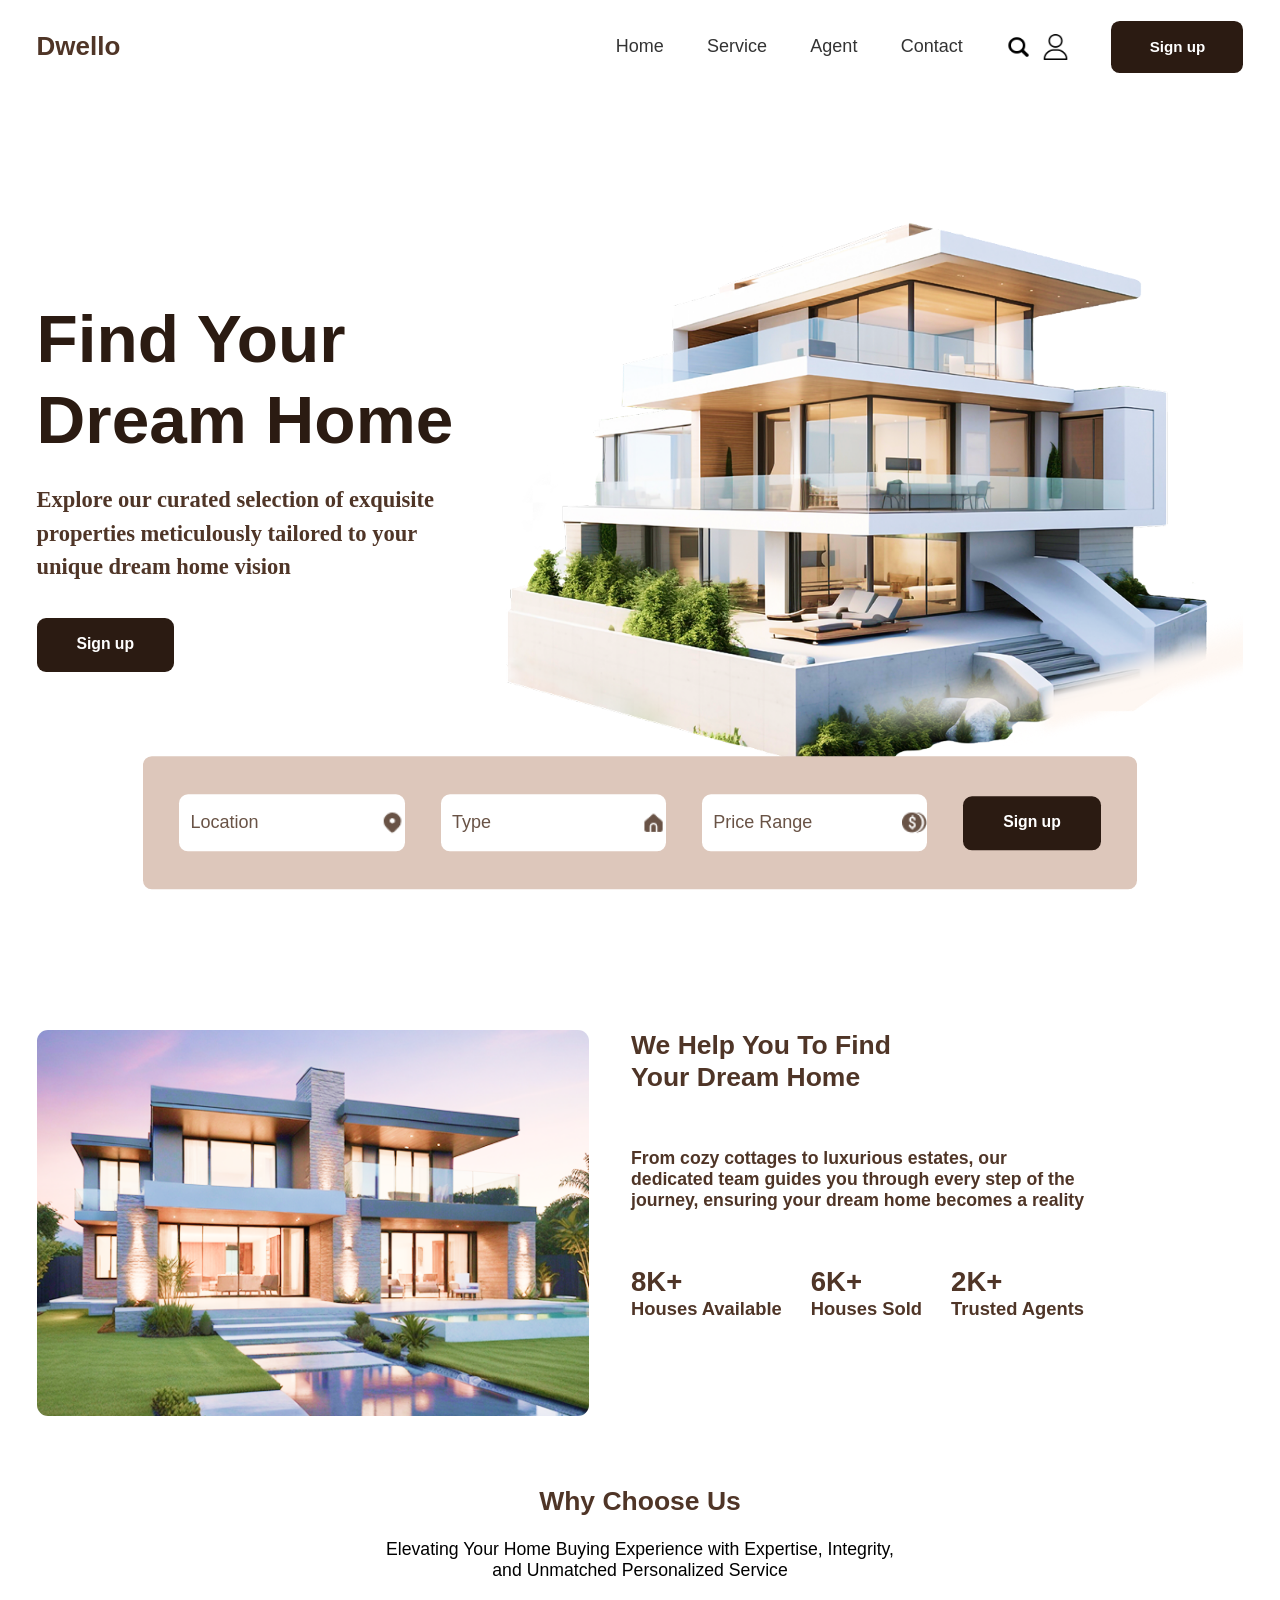
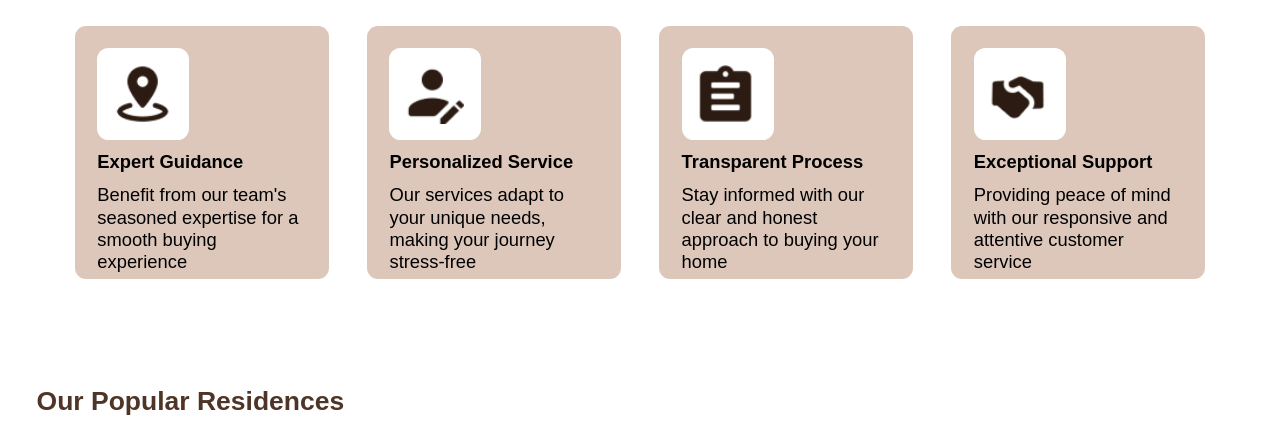
==== DreamHome/Dwello.html @ 5ac0a3b3 "first commit" ====
<!doctype html>
<html lang="en">
  <head>
    <meta charset="UTF-8" />
    <meta name="viewport" content="width=device-width, initial-scale=1.0" />
    <link rel="stylesheet" href="Dwello.css" />
    <link
      href="https://fonts.googleapis.com/css2?family=Inter:wght@400;500;600;700&display=swap"
      rel="stylesheet"
    />
    <title>Document</title>
  </head>
  <body>
    <header class="header">
      <h1 class="logo">Dwello</h1>
      <nav class="navigation">
        <div><a href="">Home</a></div>
        <div><a href="">Service</a></div>
        <div><a href="">Agent</a></div>
        <div><a href="">Contact</a></div>
      </nav>
      <div class="searchAndProfile">
        <img
          src="Resurs/free-icon-magnifier-2311526.png"
          alt="Поиск"
          class="search"
        />
        <img
          src="Resurs/free-icon-user-456283.png"
          alt="Профиль"
          class="profile"
        />
      </div>

      <button class="signUp">Sign up</button>
    </header>

    <main>
      <div class="aboutSite">
        <div class="content">
          <h1>
            Find Your <br />
            Dream Home
          </h1>
          <p class="description">
            Explore our curated selection of exquisite<br />
            properties meticulously tailored to your<br />
            unique dream home vision
          </p>
          <button class="signUp">Sign up</button>
        </div>
        <img src="Resurs/hero image 1.png" alt="Дом" class="HouseMenu" />
      </div>

      <div class="searchLine">
        <div class="backgroundSearchLine">
          <div class="location">
            Location <img src="Resurs/location.png" class="locationIcon" />
          </div>
          <div class="type">
            Type <img src="Resurs/home.png" class="homeIcon" />
          </div>
          <div class="priceRange">
            Price Range <img src="Resurs/price.png" class="priceIcon" />
          </div>
          <button class="signUp">Sign up</button>
        </div>
      </div>
    </main>

    <section class="aboutUs">
      <div class="aboutUsPhoto">
        <img
          src="Resurs/luxury_and_rich_home_exterior_side_view.png"
          class="aboutHousePicture"
        />
      </div>
      <div class="aboutUsText">
        <h1>
          We Help You To Find<br />
          Your Dream Home
        </h1>
        <p class="textAboutUs">
          From cozy cottages to luxurious estates, our <br />dedicated team
          guides you through every step of the<br />
          journey, ensuring your dream home becomes a reality
        </p>
        <div class="aboutUsResult">
          <div class="AvailableResult">
            <h1>8K+</h1>
            <p>Houses Available</p>
          </div>
          <div class="AvailableResult">
            <h1>6K+</h1>
            <p>Houses Sold</p>
          </div>
          <div class="AvailableResult">
            <h1>2K+</h1>
            <p>Trusted Agents</p>
          </div>
        </div>
      </div>
    </section>

    <article class="whyChooseUsSection">
      <div class="whuChooseUsTextSection">
        <h1>Why Choose Us</h1>
        <p>
          Elevating Your Home Buying Experience with Expertise, Integrity,<br />
          and Unmatched Personalized Service
        </p>
      </div>
      <div class="card">
        <div class="whyChooseUsCard">
          <div class="expertGuidance">
            <div class="emptySpace">
              <img src="Resurs/map pin.png" class="mapIcon" />
            </div>
            <h4>Expert Guidance</h4>
            <p>
              Benefit from our team's seasoned expertise for a smooth buying
              experience
            </p>
          </div>
        </div>

        <div class="whyChooseUsCard">
          <div class="expertGuidance">
            <div class="emptySpace">
              <img src="Resurs/service.png" class="serviceIcon" />
            </div>
            <h4>Personalized Service</h4>
            <p>
              Our services adapt to your unique needs, making your journey
              stress-free
            </p>
          </div>
        </div>

        <div class="whyChooseUsCard">
          <div class="expertGuidance">
            <div class="emptySpace">
              <img src="Resurs/document.png" class="documentIcon" />
            </div>
            <h4>Transparent Process</h4>
            <p>
              Stay informed with our clear and honest approach to buying your
              home
            </p>
          </div>
        </div>

        <div class="whyChooseUsCard">
          <div class="expertGuidance">
            <div class="emptySpace">
              <img src="Resurs/handshake.png" class="handShakeIcon" />
            </div>
            <h4>Exceptional Support</h4>
            <p>
              Providing peace of mind with our responsive and attentive customer
              service
            </p>
          </div>
        </div>
      </div>
    </article>

    <article>
      <div class="ourProducts">
        <h1>Our Popular Residences</h1>
        <div class="productList">
          <div class="product card"></div>
        </div>
      </div>
    </article>
  </body>
</html>
---- DreamHome/Dwello.css ----
* {
  margin: 0;
  padding: 0;
  box-sizing: border-box;
  line-height: 1.2; 
  font-family:
    "Montserrat",
    -apple-system,
    BlinkMacSystemFont,
    "Segoe UI",
    sans-serif;
      zoom: 1.02; /* МЕГАЗАЛЕПА*/
}
body {
  max-width: 1200px;
  margin: 0 auto;
  padding: 20px;
  min-height: 100vh;
}

header {
  display: flex;
  align-items: center;
  gap: 40px;
  width: 100%;
}
.logo {
  margin-right: auto;
  font-size: 24px;
  font-weight: 700;
}
.navigation {
  display: flex;
  gap: 40px;
}
.navigation a {
  text-decoration: none;
  color: #333;
  font-size: 16px;
  font-weight: 500;
}
.search,
.profile {
  width: 24px;
  height: 24px;
  cursor: pointer;
}

.signUp {
  width: 122px;
  height: 48px;
  background-color: #2b1b12;
  color: white;
  border: none;
  border-radius: 8px;
  cursor: pointer;
  font-size: 14px;
  font-weight: 600;
}
.searchAndProfile {
  display: flex;
  gap: 10px;
  align-items: center;
}

.aboutSite {
  display: flex;
  align-items: center;
}

.content {
  flex: 1;
}

.aboutSite h1 {
  color: #2B1B12;
  font-size: 60px;
  margin-bottom: 20px;
  font-weight: 700;
  line-height: 1.2;
}

.aboutSite p {
  font-family: Montserrat;
  font-size: 20px;
  font-weight: 700;
  color: #4F3527;
  line-height: 1.5;
  margin-bottom: 30px;
}

.HouseMenu {
  flex: 1;
  width: 100%;
  max-width: 700px;
  border-radius: 20px;
}
.searchLine {
  display: flex;
  justify-content: center;
   transform: translateY(-130px);
}
.backgroundSearchLine {
  display: flex;
  align-items: center;
  justify-content: space-evenly;
  height: 120px;
  width: 900px;
  background-color: #ddc7bb;
  border-radius: 8px;
}

.location,
.type,
.priceRange {
  display: flex;
  align-items: center;
  justify-content: space-between;
  padding-left: 10px;
  background-color: #fff;
  width: 200px;
  height: 50px;
  border-radius: 8px;
  color: #695346;
}
.aboutUs{
  display: flex;
  gap: 40px;
}
.aboutHousePicture{
  width: 500px;
  max-width: 500px;
  border-radius: 10px;
}
.aboutUsText{
  display: flex;
  flex-direction: column;
  gap: 50px;
}

.aboutUsText p,h1{
  font-weight: 700;
  color: #4F3527;
}
 
.aboutUsResult{
  display: flex;
  justify-content: space-between;
}

.whyChooseUsSection{
  margin-bottom: 100px;
}

.whuChooseUsTextSection{
  display: flex;
  flex-direction: column;
  align-items: center;
  text-align: center;
  margin-top: 60px;
  gap: 20px;
}

.card{
  display: flex;
  justify-content: space-evenly;
}

.whyChooseUsCard{
  width: 230px;
  height: 230px;
  border-radius: 10px;
  background-color:#DDC7BB ;
  margin-top: 40px;
}

.emptySpace{
  display: flex;
  align-items: center;
  padding-left: 12px;
  background-color: white;
  width: 80px;
  height: 80px;
  border-radius: 10px;
}

.expertGuidance{
  display: flex;
  flex-direction: column;
  text-align: left;
  padding: 20px;
  gap: 10px;
}
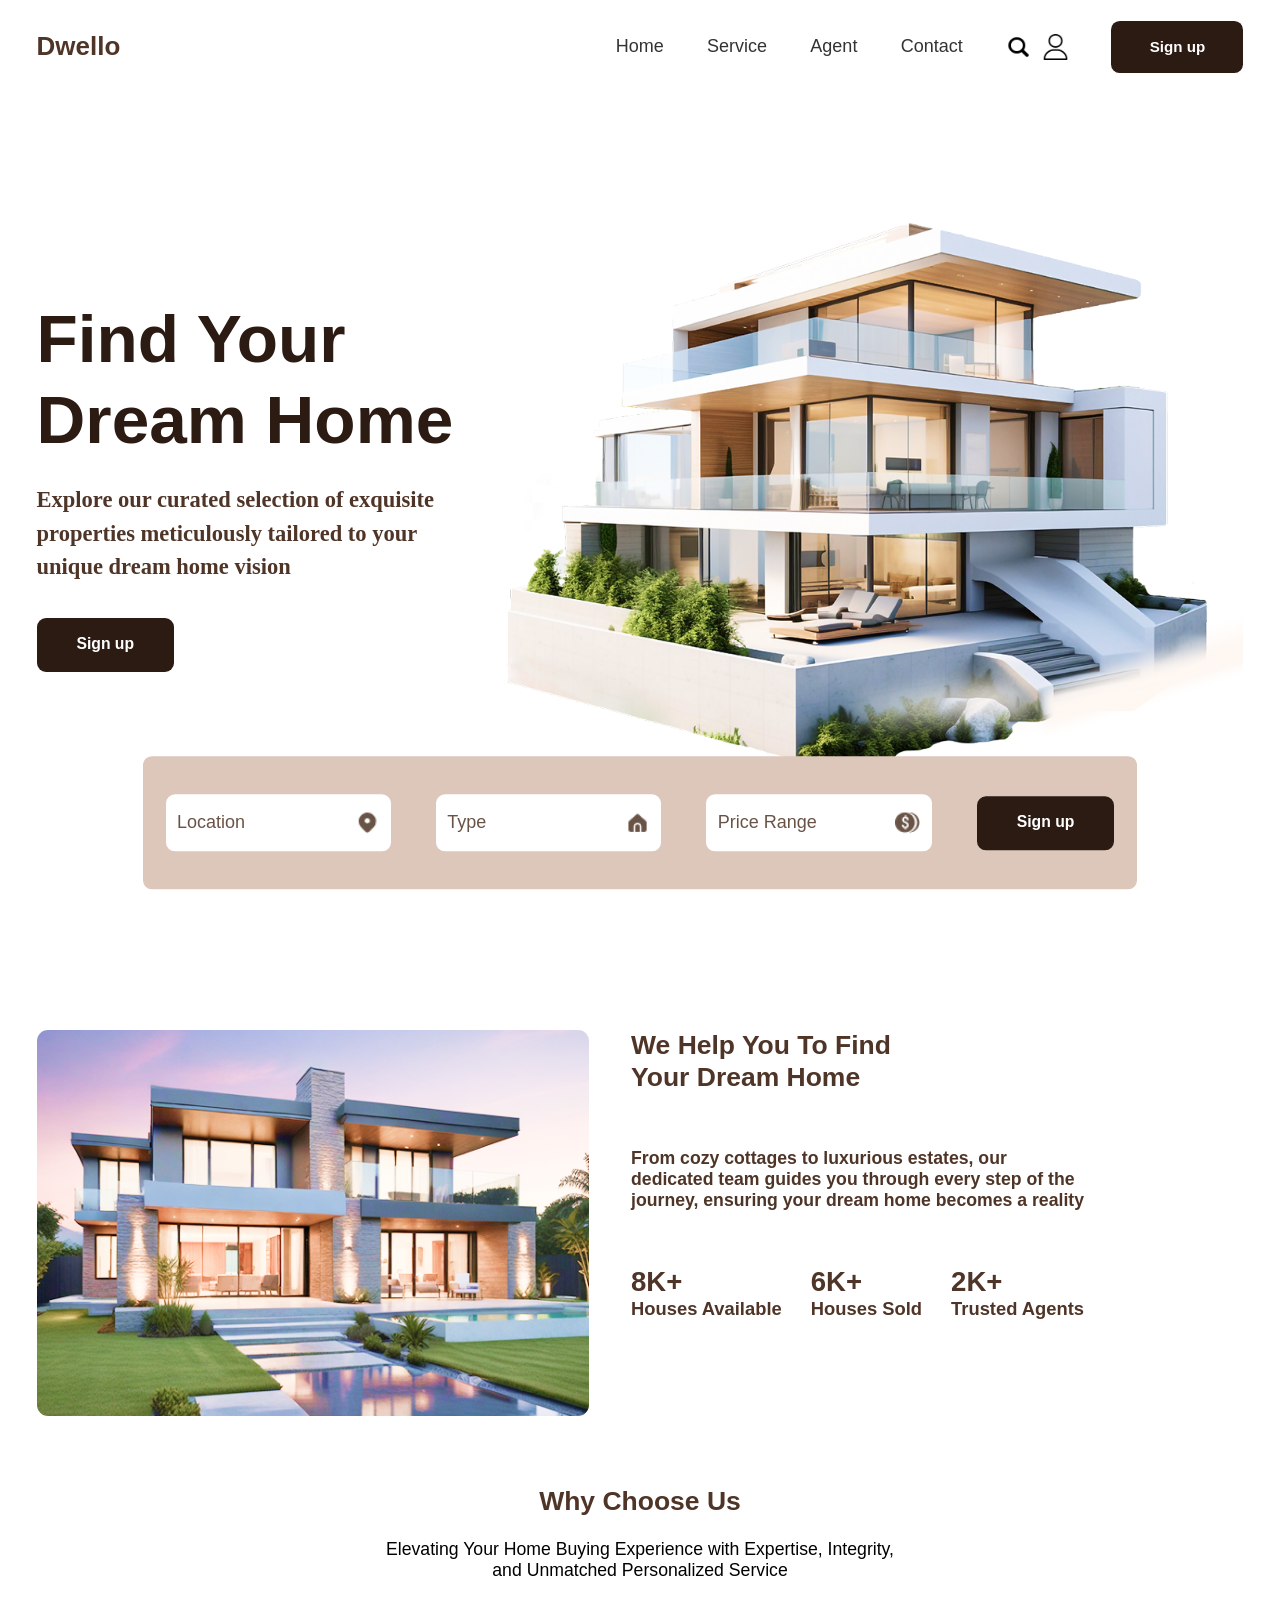
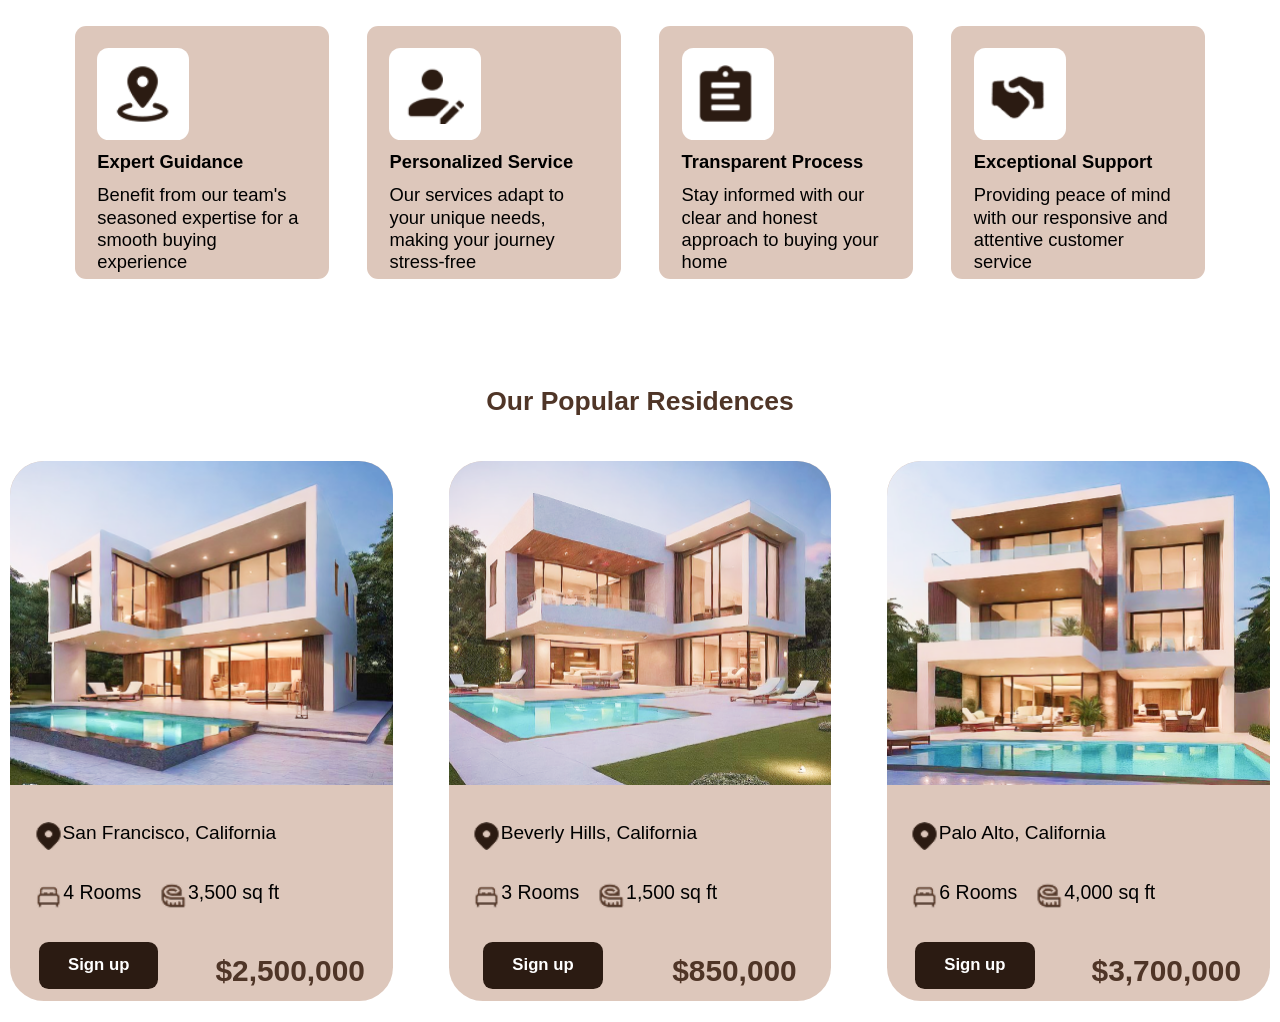
==== commit 7c8d194f: "ещё немного" ====
--- a/DreamHome/Dwello.html
+++ b/DreamHome/Dwello.html
@@ -169,7 +169,78 @@
       <div class="ourProducts">
         <h1>Our Popular Residences</h1>
         <div class="productList">
-          <div class="product card"></div>
+          <div class="productCard">
+            <img src="Resurs/Mask group copy.png" class="home1" />
+            <div class="descriptionCard">
+              <div class="firstStroke">
+                <img src="Resurs/location1.png" class="locationCardIcon" />
+                <div>San Francisco, California</div>
+              </div>
+              <div class="secondStroke">
+                <div class="textAndicon">
+                  <img src="Resurs/rooms.png" class="countRoomIcon" />
+                  <div class="coontRoom">4 Rooms</div>
+                </div>
+
+                <div class="textAndicon">
+                  <img src="Resurs/size.png" class="sizeRoomIcon" />
+                  <div class="sizeRoom">3,500 sq ft</div>
+                </div>
+              </div>
+              <div class="thirdStroke">
+                <button class="signUp">Sign up</button>
+                <p class="costRoom">$2,500,000</p>
+              </div>
+            </div>
+          </div>
+          <div class="productCard">
+            <img src="Resurs/Group 11.png" class="home1" />
+            <div class="descriptionCard">
+              <div class="firstStroke">
+                <img src="Resurs/location1.png" class="locationCardIcon" />
+                <div>Beverly Hills, California</div>
+              </div>
+              <div class="secondStroke">
+                <div class="textAndicon">
+                  <img src="Resurs/rooms.png" class="countRoomIcon" />
+                  <div class="coontRoom">3 Rooms</div>
+                </div>
+
+                <div class="textAndicon">
+                  <img src="Resurs/size.png" class="sizeRoomIcon" />
+                  <div class="sizeRoom">1,500 sq ft</div>
+                </div>
+              </div>
+              <div class="thirdStroke">
+                <button class="signUp">Sign up</button>
+                <p class="costRoom">$850,000</p>
+              </div>
+            </div>
+          </div>
+          <div class="productCard">
+            <img src="Resurs/Group 12.png" class="home3" />
+            <div class="descriptionCard">
+              <div class="firstStroke">
+                <img src="Resurs/location1.png" class="locationCardIcon" />
+                <div>Palo Alto, California</div>
+              </div>
+              <div class="secondStroke">
+                <div class="textAndicon">
+                  <img src="Resurs/rooms.png" class="countRoomIcon" />
+                  <div class="coontRoom">6 Rooms</div>
+                </div>
+
+                <div class="textAndicon">
+                  <img src="Resurs/size.png" class="sizeRoomIcon" />
+                  <div class="sizeRoom">4,000 sq ft</div>
+                </div>
+              </div>
+              <div class="thirdStroke">
+                <button class="signUp">Sign up</button>
+                <p class="costRoom">$3,700,000</p>
+              </div>
+            </div>
+          </div>
         </div>
       </div>
     </article>
--- a/DreamHome/Dwello.css
+++ b/DreamHome/Dwello.css
@@ -2,14 +2,14 @@
   margin: 0;
   padding: 0;
   box-sizing: border-box;
-  line-height: 1.2; 
+  line-height: 1.2;
   font-family:
     "Montserrat",
     -apple-system,
     BlinkMacSystemFont,
     "Segoe UI",
     sans-serif;
-      zoom: 1.02; /* МЕГАЗАЛЕПА*/
+  zoom: 1.02; /* МЕГАЗАЛЕПА*/
 }
 body {
   max-width: 1200px;
@@ -73,7 +73,7 @@
 }
 
 .aboutSite h1 {
-  color: #2B1B12;
+  color: #2b1b12;
   font-size: 60px;
   margin-bottom: 20px;
   font-weight: 700;
@@ -84,7 +84,7 @@
   font-family: Montserrat;
   font-size: 20px;
   font-weight: 700;
-  color: #4F3527;
+  color: #4f3527;
   line-height: 1.5;
   margin-bottom: 30px;
 }
@@ -98,12 +98,12 @@
 .searchLine {
   display: flex;
   justify-content: center;
-   transform: translateY(-130px);
+  transform: translateY(-130px);
 }
 .backgroundSearchLine {
   display: flex;
   align-items: center;
-  justify-content: space-evenly;
+  justify-content: space-around;
   height: 120px;
   width: 900px;
   background-color: #ddc7bb;
@@ -122,37 +122,39 @@
   height: 50px;
   border-radius: 8px;
   color: #695346;
-}
-.aboutUs{
-  display: flex;
-  gap: 40px;
-}
-.aboutHousePicture{
+  padding-right: 10px;
+}
+.aboutUs {
+  display: flex;
+  gap: 40px;
+}
+.aboutHousePicture {
   width: 500px;
   max-width: 500px;
   border-radius: 10px;
 }
-.aboutUsText{
+.aboutUsText {
   display: flex;
   flex-direction: column;
   gap: 50px;
 }
 
-.aboutUsText p,h1{
-  font-weight: 700;
-  color: #4F3527;
-}
- 
-.aboutUsResult{
+.aboutUsText p,
+h1 {
+  font-weight: 700;
+  color: #4f3527;
+}
+
+.aboutUsResult {
   display: flex;
   justify-content: space-between;
 }
 
-.whyChooseUsSection{
+.whyChooseUsSection {
   margin-bottom: 100px;
 }
 
-.whuChooseUsTextSection{
+.whuChooseUsTextSection {
   display: flex;
   flex-direction: column;
   align-items: center;
@@ -161,20 +163,20 @@
   gap: 20px;
 }
 
-.card{
+.card {
   display: flex;
   justify-content: space-evenly;
 }
 
-.whyChooseUsCard{
+.whyChooseUsCard {
   width: 230px;
   height: 230px;
   border-radius: 10px;
-  background-color:#DDC7BB ;
+  background-color: #ddc7bb;
   margin-top: 40px;
 }
 
-.emptySpace{
+.emptySpace {
   display: flex;
   align-items: center;
   padding-left: 12px;
@@ -184,10 +186,75 @@
   border-radius: 10px;
 }
 
-.expertGuidance{
+.expertGuidance {
   display: flex;
   flex-direction: column;
   text-align: left;
   padding: 20px;
   gap: 10px;
 }
+
+.ourProducts {
+  display: flex;
+  flex-direction: column;
+  align-items: center;
+  gap: 40px;
+}
+
+.productList {
+  display: flex;
+  gap: 50px;
+}
+.productCard {
+  width: 340px;
+  height: 480px;
+  background-color: #ddc7bb;
+  border-radius: 30px;
+}
+.productCard img {
+  width: 100%;
+  height: 60%;
+  object-fit: cover;
+  border-radius: 30px 30px 0 0;
+}
+.descriptionCard button {
+  height: 40px;
+  width: 100px;
+}
+.descriptionCard img {
+  width: 24px;
+  height: 24px;
+}
+.descriptionCard {
+  display: flex;
+  flex-direction: column;
+  justify-content: space-evenly;
+  height: 200px;
+}
+
+.firstStroke {
+  display: flex;
+  padding-left: 20px;
+}
+
+.secondStroke {
+  display: flex;
+  padding-left: 20px;
+  gap: 15px;
+}
+
+.thirdStroke {
+  display: flex;
+  justify-content: space-around;
+  align-items: end;
+}
+
+.thirdStroke p {
+  font-size: 25px;
+  font-weight: 700;
+  color: #4f3527;
+}
+
+.textAndicon{
+  display: flex;
+}
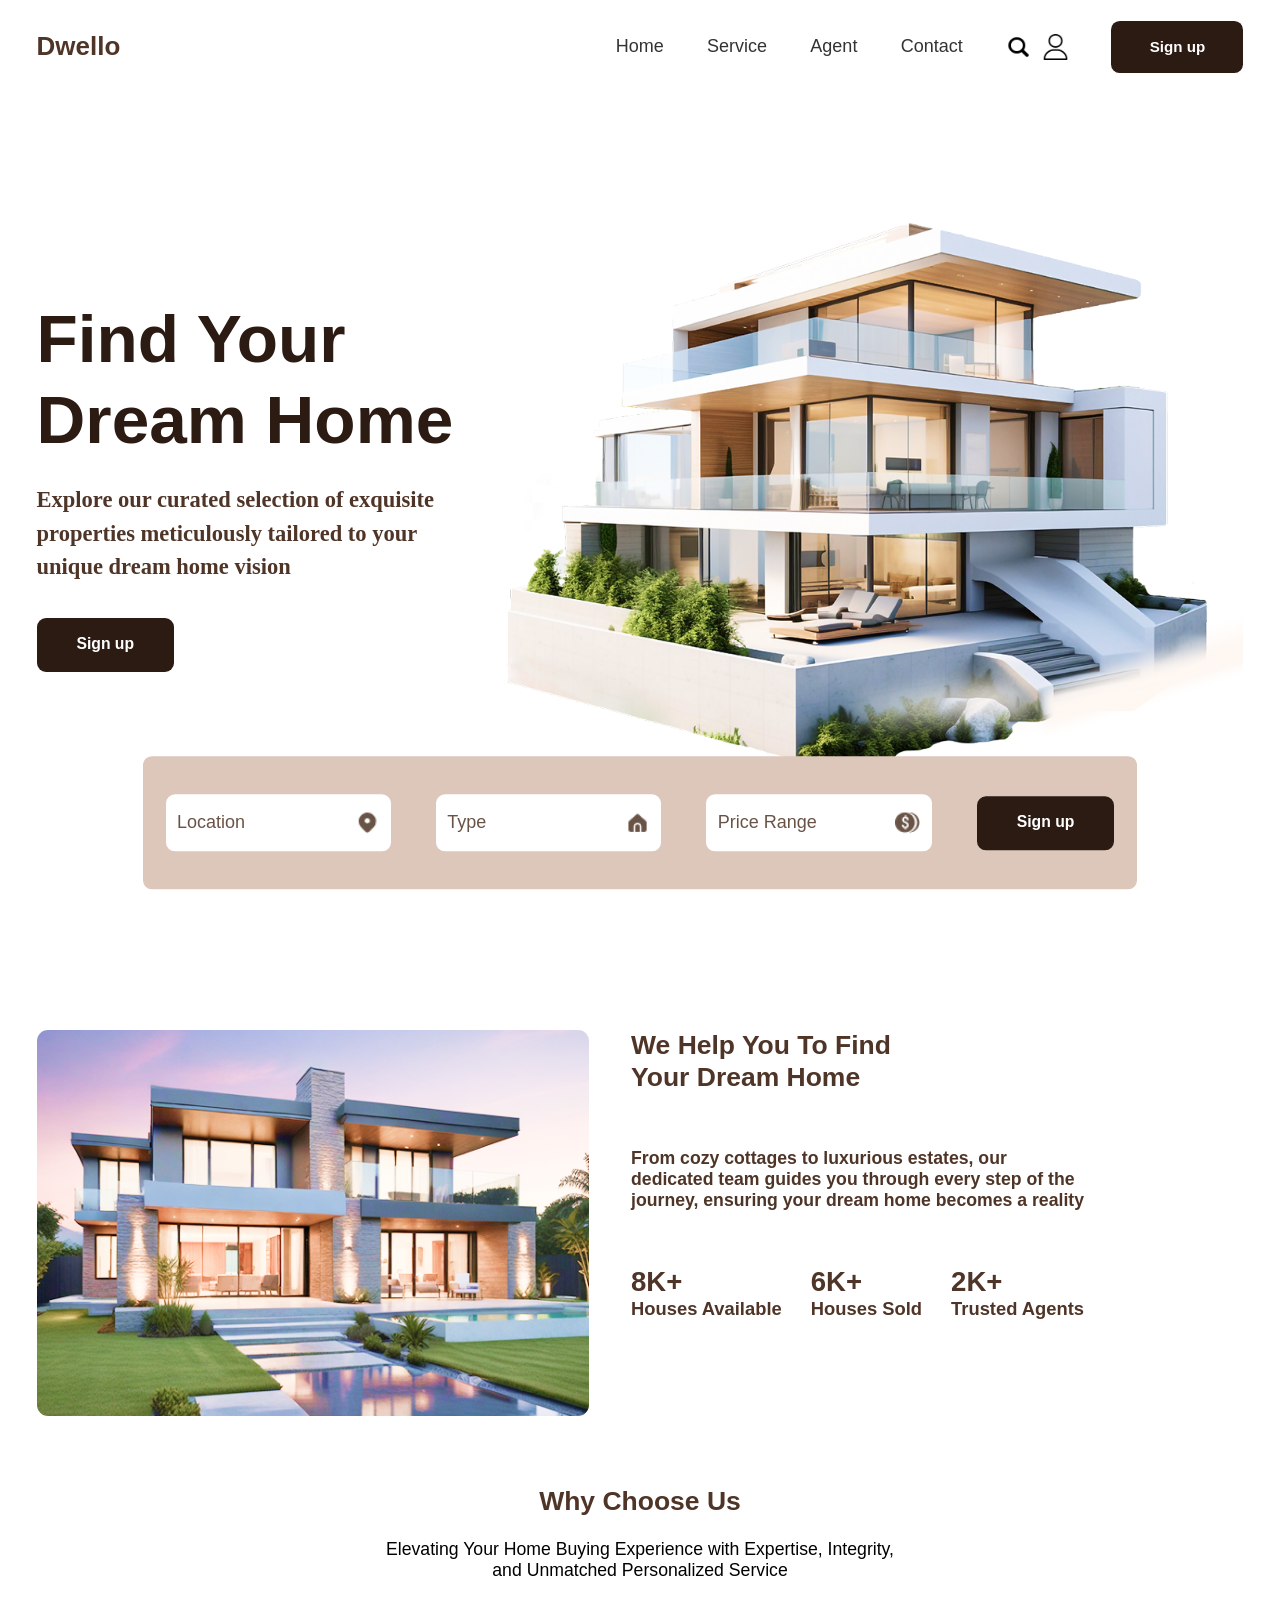
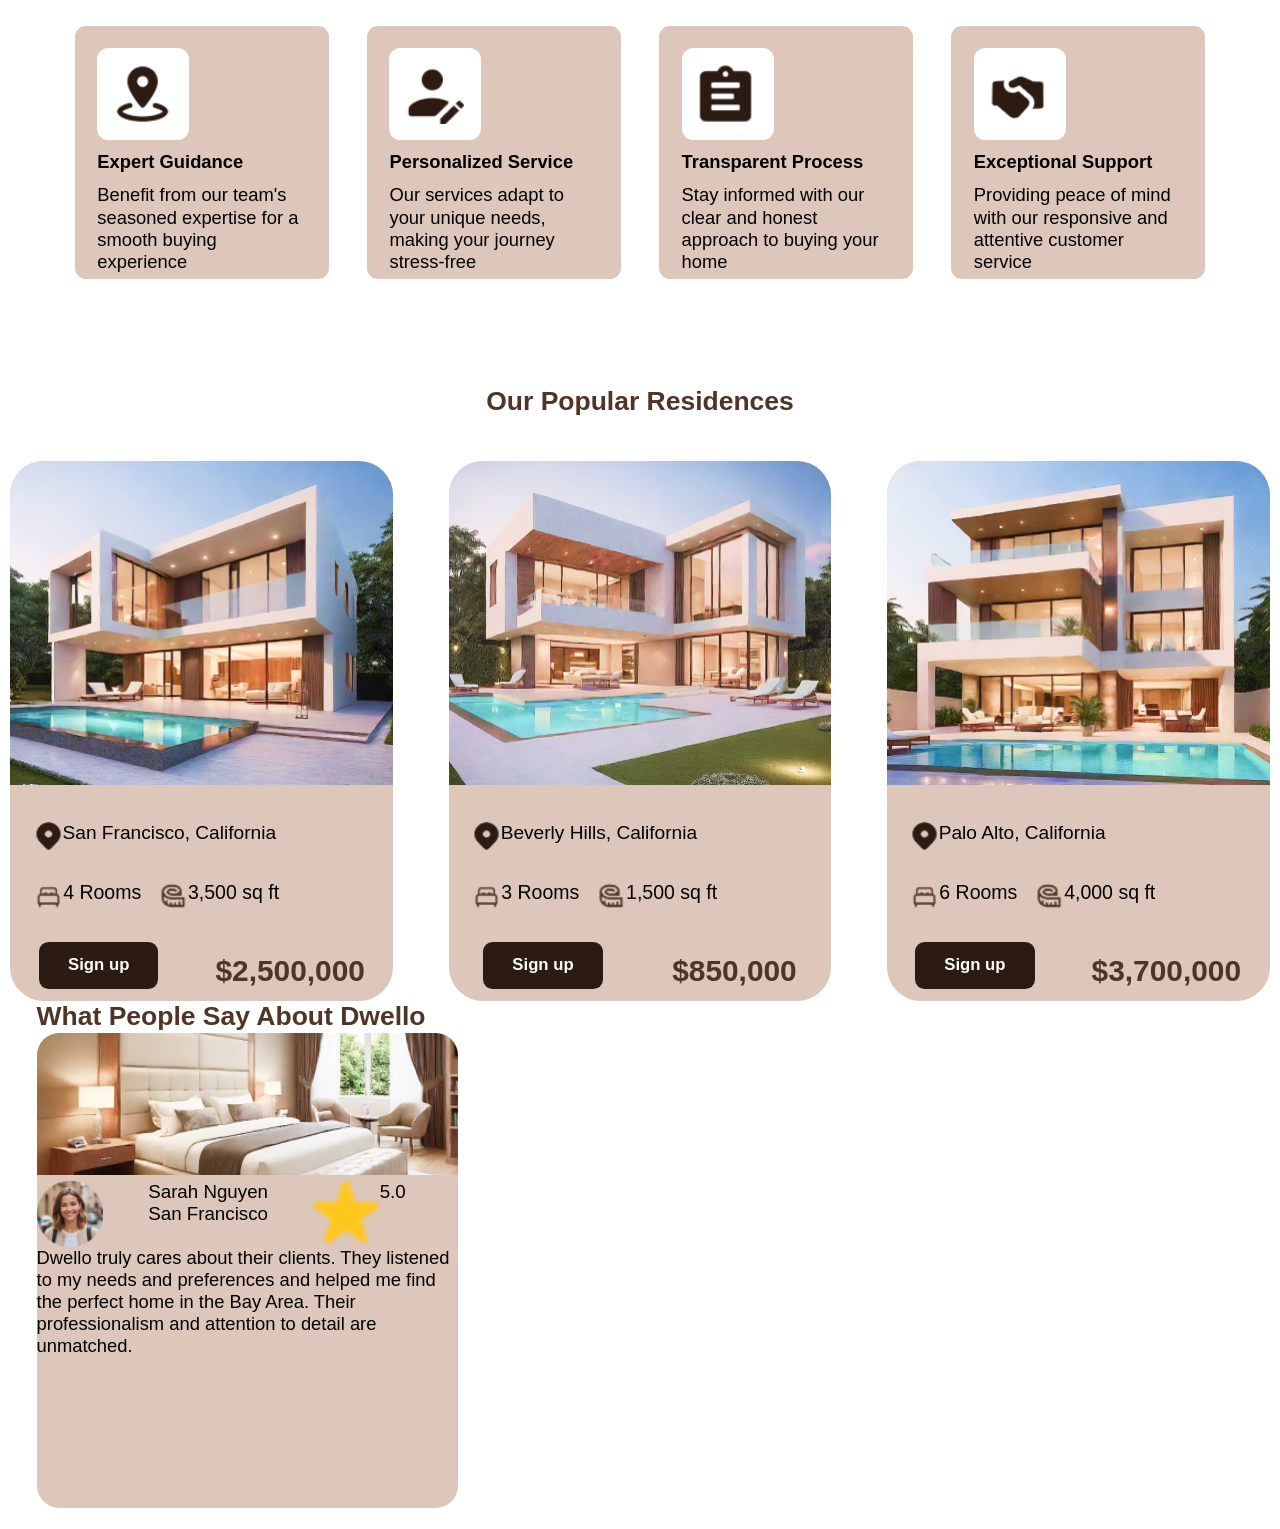
==== commit 6a887a34: "контейнеры" ====
--- a/DreamHome/Dwello.html
+++ b/DreamHome/Dwello.html
@@ -165,7 +165,7 @@
       </div>
     </article>
 
-    <article>
+    <article class="popularVariant">
       <div class="ourProducts">
         <h1>Our Popular Residences</h1>
         <div class="productList">
@@ -244,5 +244,32 @@
         </div>
       </div>
     </article>
+    <section class="review">
+      <div class="reviewSection">
+        <h1>What People Say About Dwello</h1>
+        <div class="reviewCard">
+          <img src="Resurs/Group 15.png" class="firstPicture" />
+          <div class="reviewParameters">
+            <img src="Resurs/Mask group32.png" class="faceIcon" />
+
+            <div class="nameAndCity">
+              <p class="name">Sarah Nguyen</p>
+              <p class="city">San Francisco</p>
+            </div>
+            <div class="rating">
+              <img src="Resurs/Star 1.png" class="starIcon" />
+              <p>5.0</p>
+            </div>
+          </div>
+          <div class="deskReview">
+            <p>
+              Dwello truly cares about their clients. They listened to my needs
+              and preferences and helped me find the perfect home in the Bay
+              Area. Their professionalism and attention to detail are unmatched.
+            </p>
+          </div>
+        </div>
+      </div>
+    </section>
   </body>
 </html>
--- a/DreamHome/Dwello.css
+++ b/DreamHome/Dwello.css
@@ -255,6 +255,31 @@
   color: #4f3527;
 }
 
-.textAndicon{
-  display: flex;
-}
+.textAndicon {
+  display: flex;
+}
+
+.reviewCard {
+  background-color: #ddc7bb;
+  width: 382px;
+  height: 430px;
+  border-radius: 20px;
+}
+
+.firstPicture {
+  width: 100%;
+  height: 30%;
+  object-fit: cover;
+  border-radius: 20px 20px 0 0;
+}
+
+.reviewParameters {
+  display: flex;
+  gap: 40px;
+}
+
+
+.rating {
+  display: flex;
+  object-fit: contain;
+}
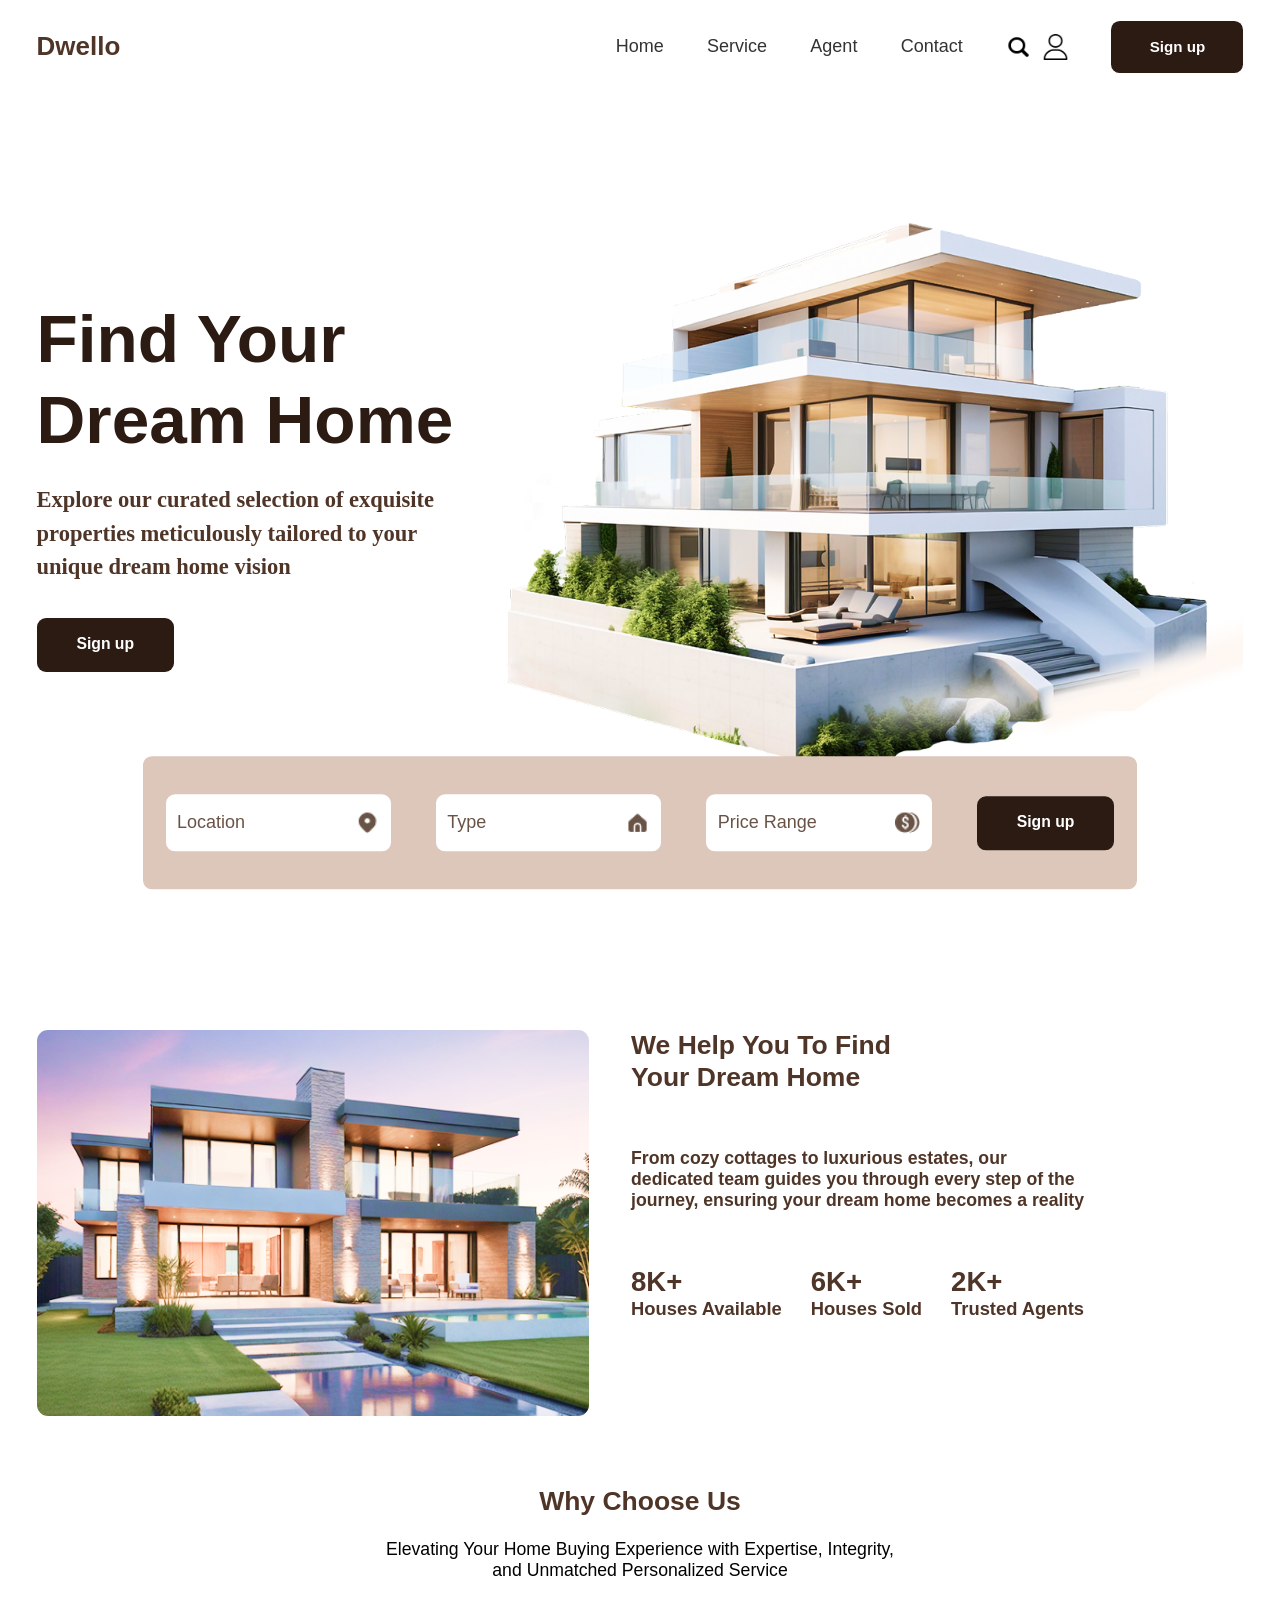
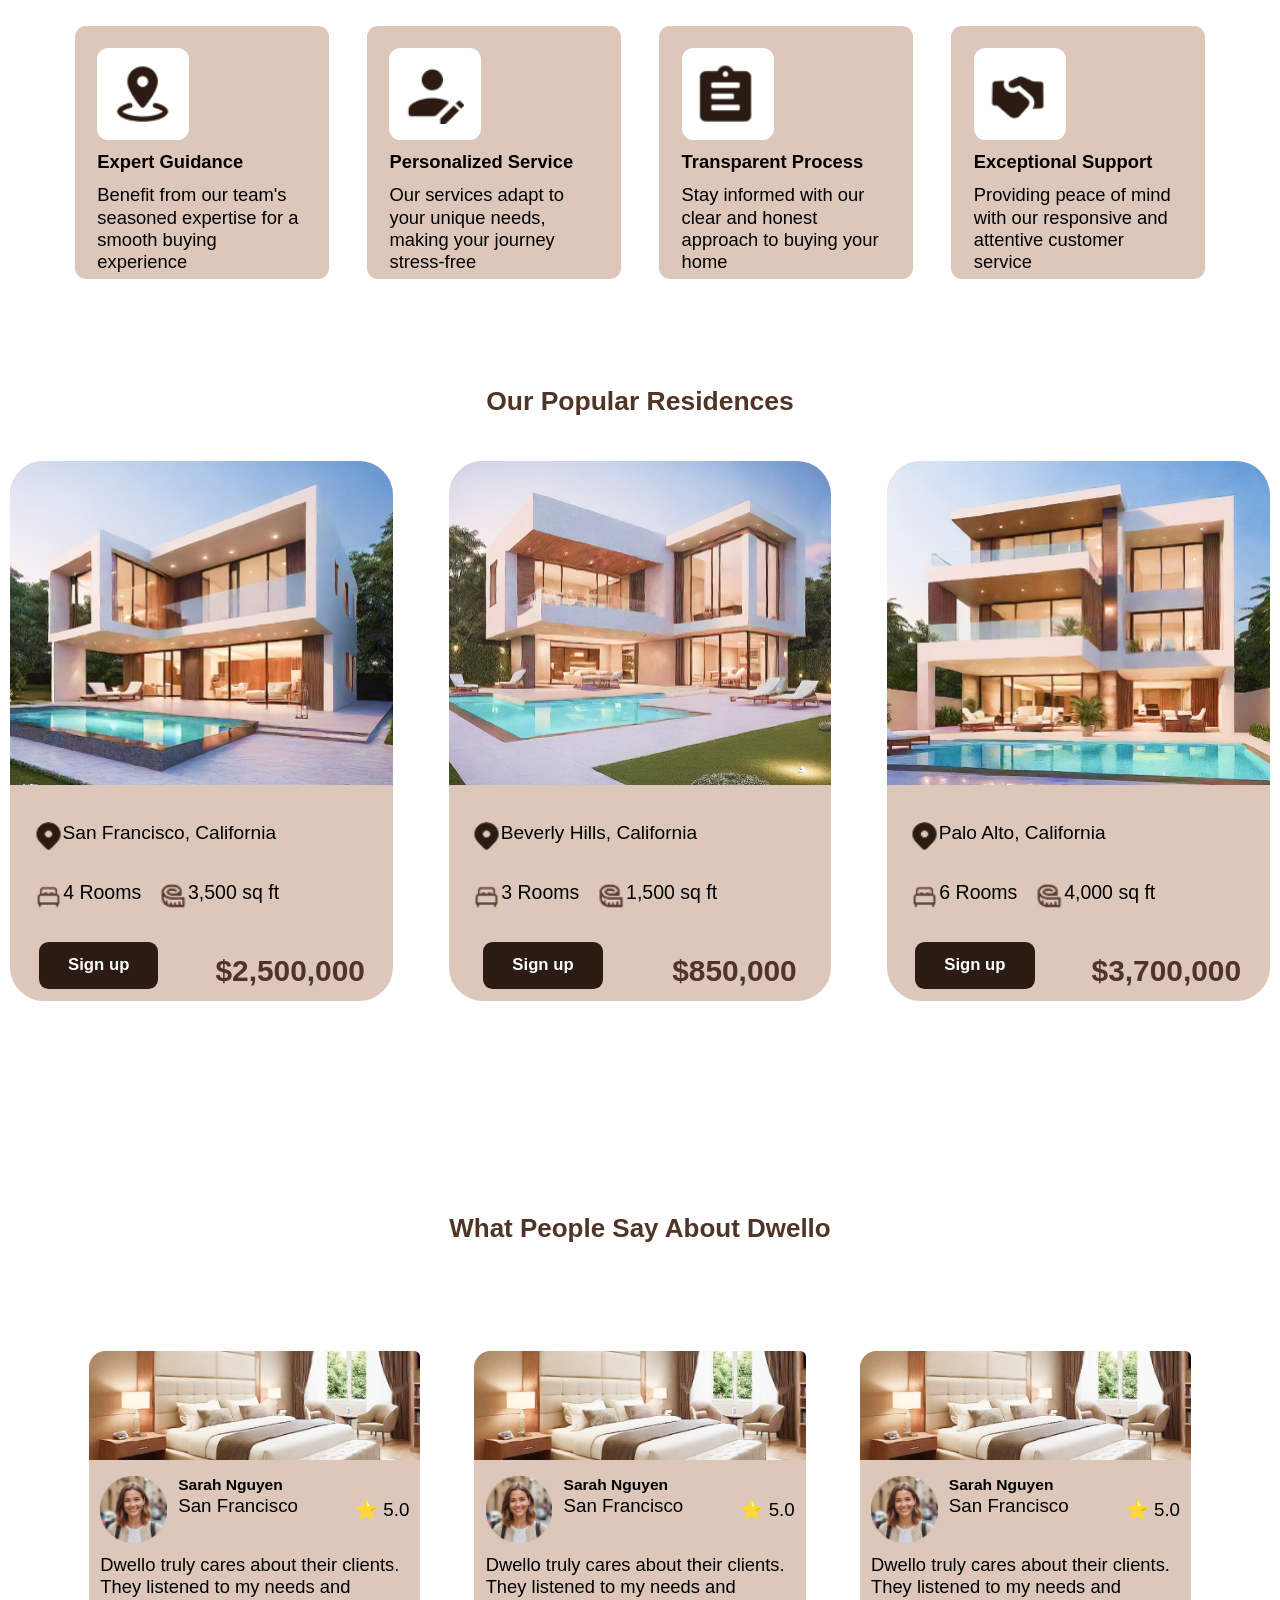
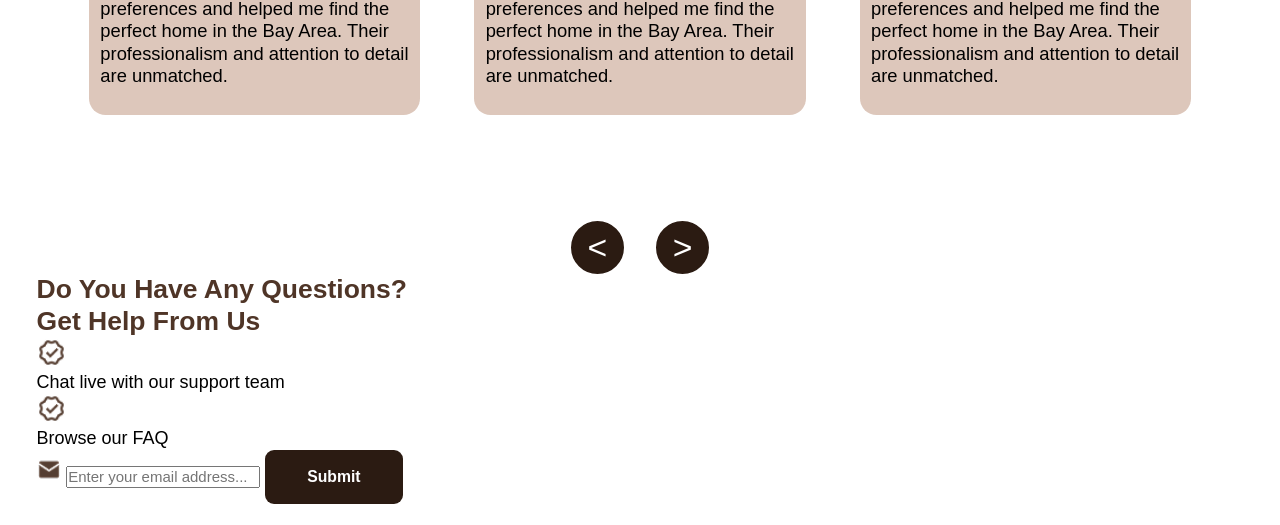
==== commit b6b912aa: "FAQ" ====
--- a/DreamHome/Dwello.html
+++ b/DreamHome/Dwello.html
@@ -245,31 +245,100 @@
       </div>
     </article>
     <section class="review">
-      <div class="reviewSection">
-        <h1>What People Say About Dwello</h1>
-        <div class="reviewCard">
-          <img src="Resurs/Group 15.png" class="firstPicture" />
-          <div class="reviewParameters">
-            <img src="Resurs/Mask group32.png" class="faceIcon" />
-
-            <div class="nameAndCity">
-              <p class="name">Sarah Nguyen</p>
+      <h1>What People Say About Dwello</h1>
+      <div class="cards">
+        <div class="review-card">
+          <img src="Resurs/Group 15.png" class="imgOnReview" />
+          <!--Левая часть аватар и инфа-->
+          <div class="reviewer-info">
+            <img src="Resurs/Mask group32.png" />
+            <div class="reviewer-details">
+              <h5>Sarah Nguyen</h5>
               <p class="city">San Francisco</p>
             </div>
             <div class="rating">
-              <img src="Resurs/Star 1.png" class="starIcon" />
-              <p>5.0</p>
-            </div>
-          </div>
-          <div class="deskReview">
-            <p>
+              <span class="stars">⭐ 5.0</span>
+            </div>
+          </div>
+          <div class="review-content">
+            <p class="review-text">
               Dwello truly cares about their clients. They listened to my needs
               and preferences and helped me find the perfect home in the Bay
               Area. Their professionalism and attention to detail are unmatched.
             </p>
           </div>
         </div>
+
+        <div class="review-card">
+          <img src="Resurs/Group 15.png" class="imgOnReview" />
+          <!--Левая часть аватар и инфа-->
+          <div class="reviewer-info">
+            <img src="Resurs/Mask group32.png" />
+            <div class="reviewer-details">
+              <h5>Sarah Nguyen</h5>
+              <p class="city">San Francisco</p>
+            </div>
+            <div class="rating">
+              <span class="stars">⭐ 5.0</span>
+            </div>
+          </div>
+          <div class="review-content">
+            <p class="review-text">
+              Dwello truly cares about their clients. They listened to my needs
+              and preferences and helped me find the perfect home in the Bay
+              Area. Their professionalism and attention to detail are unmatched.
+            </p>
+          </div>
+        </div>
+        <div class="review-card">
+          <img src="Resurs/Group 15.png" class="imgOnReview" />
+          <!--Левая часть аватар и инфа-->
+          <div class="reviewer-info">
+            <img src="Resurs/Mask group32.png" />
+            <div class="reviewer-details">
+              <h5>Sarah Nguyen</h5>
+              <p class="city">San Francisco</p>
+            </div>
+            <div class="rating">
+              <span class="stars">⭐ 5.0</span>
+            </div>
+          </div>
+          <div class="review-content">
+            <p class="review-text">
+              Dwello truly cares about their clients. They listened to my needs
+              and preferences and helped me find the perfect home in the Bay
+              Area. Their professionalism and attention to detail are unmatched.
+            </p>
+          </div>
+        </div>
+      </div>
+      <div class="controlButtons">
+        <button class="circle-btn arrow-left">
+          <span class="arrow"><</span>
+        </button>
+        <button class="circle-btn arrow-right">
+          <span class="arrow">></span>
+        </button>
       </div>
     </section>
+    <section class="feedbackSection">
+      <div class="feedback">
+        <h1>Do You Have Any Questions?</h1>
+        <h1>Get Help From Us</h1>
+        <div class="lableSection">
+          <img src="Resurs/icons8-verified-account-96 1.png" class="checkIcon">
+          <p>Chat live with our support team</p>
+          <img src="Resurs/icons8-verified-account-96 1.png" class="checkIcon">
+          <p>Browse our FAQ</p>
+        </div>
+        <div class="emailSection">
+          <img src="Resurs/vector.png" class="emaiIcon"/>
+          <input class="emailAddressInput" placeholder="Enter your email address...">
+          <button class="signUp">Submit</button>
+        </div>
+      </div>
+
+    </section>
+
   </body>
 </html>
--- a/DreamHome/Dwello.css
+++ b/DreamHome/Dwello.css
@@ -259,27 +259,91 @@
   display: flex;
 }
 
-.reviewCard {
+.review-card {
+  height: 330px;
+  width: 300px;
   background-color: #ddc7bb;
-  width: 382px;
-  height: 430px;
-  border-radius: 20px;
-}
-
-.firstPicture {
+  border-radius: 15px;
+}
+
+.cards {
+  display: flex;
+  gap: 50px;
+}
+
+.imgOnReview {
   width: 100%;
   height: 30%;
   object-fit: cover;
-  border-radius: 20px 20px 0 0;
-}
-
-.reviewParameters {
-  display: flex;
-  gap: 40px;
-}
-
-
+  border-radius: 15px 5px 0 0;
+}
+
+.reviewer-info {
+  display: flex;
+  padding-left: 10px;
+  gap: 10px;
+  padding: 10px 0px 10px 10px;
+}
+
+.reviewer-info {
+  display: flex;
+  justify-content: left;
+}
+.reviewer-details {
+  display: flex;
+  flex-direction: column;
+}
 .rating {
   display: flex;
-  object-fit: contain;
-}
+  justify-content: right;
+  align-items: center;
+  padding-left: 40px;
+}
+
+.review-content {
+  padding-left: 10px;
+}
+
+.review {
+  display: flex;
+  flex-direction: column;
+  align-items: center;
+  margin-top: 200px;
+  gap: 100px;
+}
+
+.controlButtons {
+  display: flex;
+  gap: 30px;
+}
+
+.circle-btn {
+  width: 48px;
+  height: 48px;
+  border-radius: 50%; /* делаем круг */
+  border: 2px solid #2b1b12; /* рамка */
+  background: #2b1b12;
+  cursor: pointer;
+  display: flex;
+  align-items: center;
+  justify-content: center;
+  transition: all 0.3s ease;
+  padding: 0; /* убираем лишние отступы */
+}
+
+.circle-btn:hover {
+  background: #4b3121; /* заливка при наведении */
+}
+
+.circle-btn:hover .arrow {
+  color: white; /* стрелка становится белой */
+}
+
+.arrow {
+  display: flex;
+  align-items: center;
+  justify-content: center;
+  font-size: 30px;
+  font-weight: 300;
+  color: white;
+}
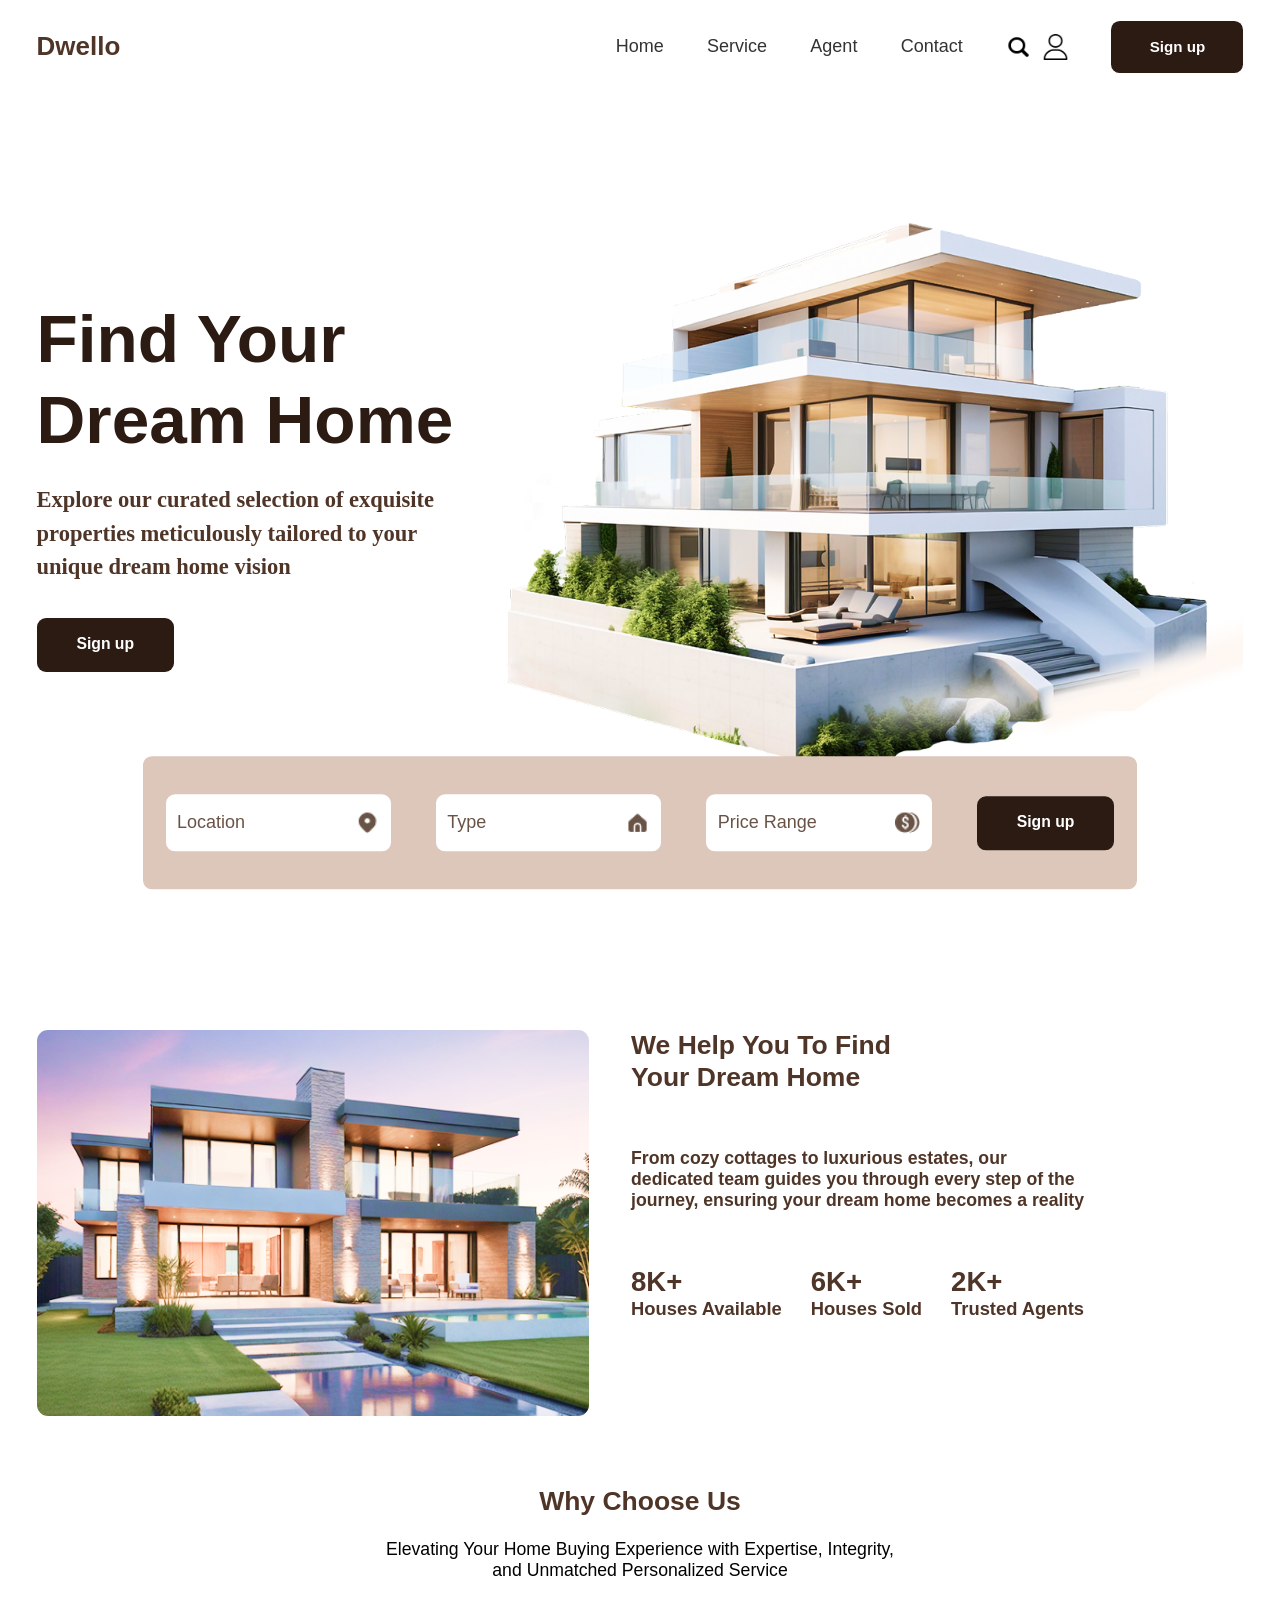
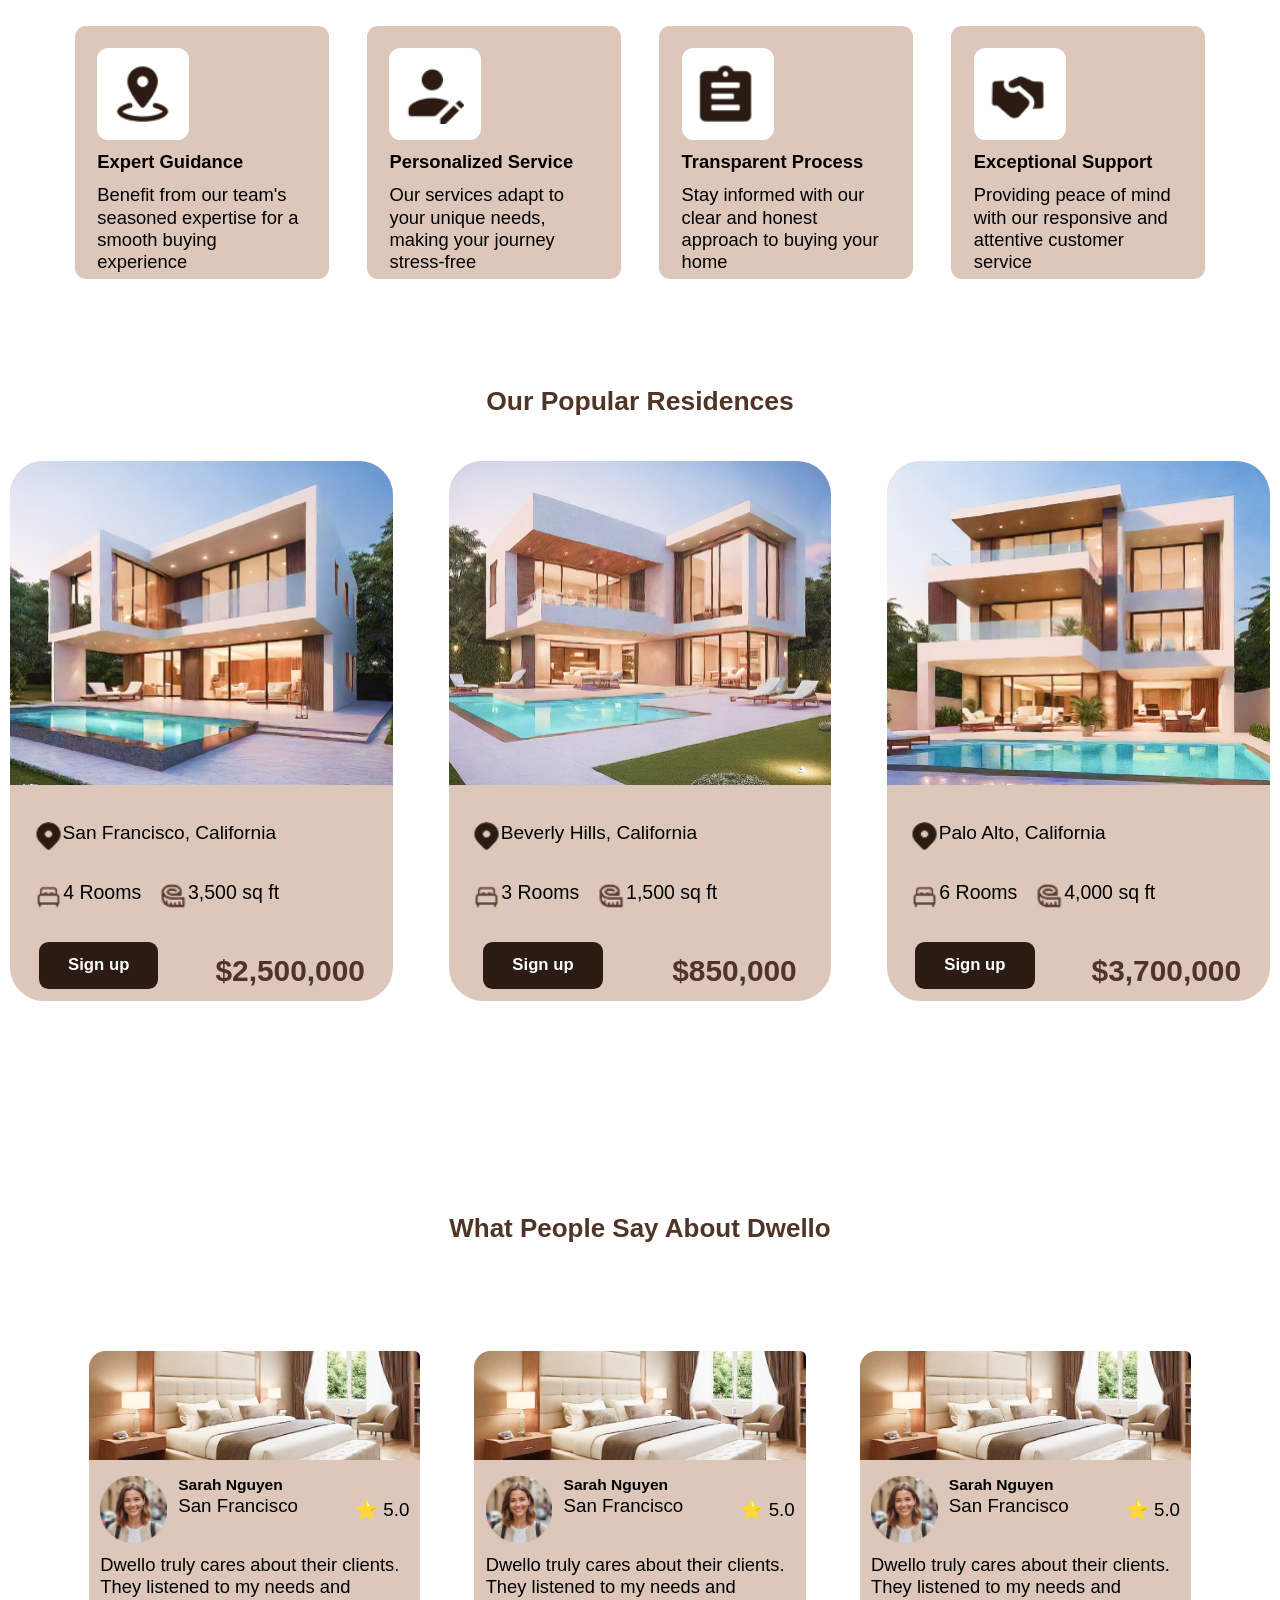
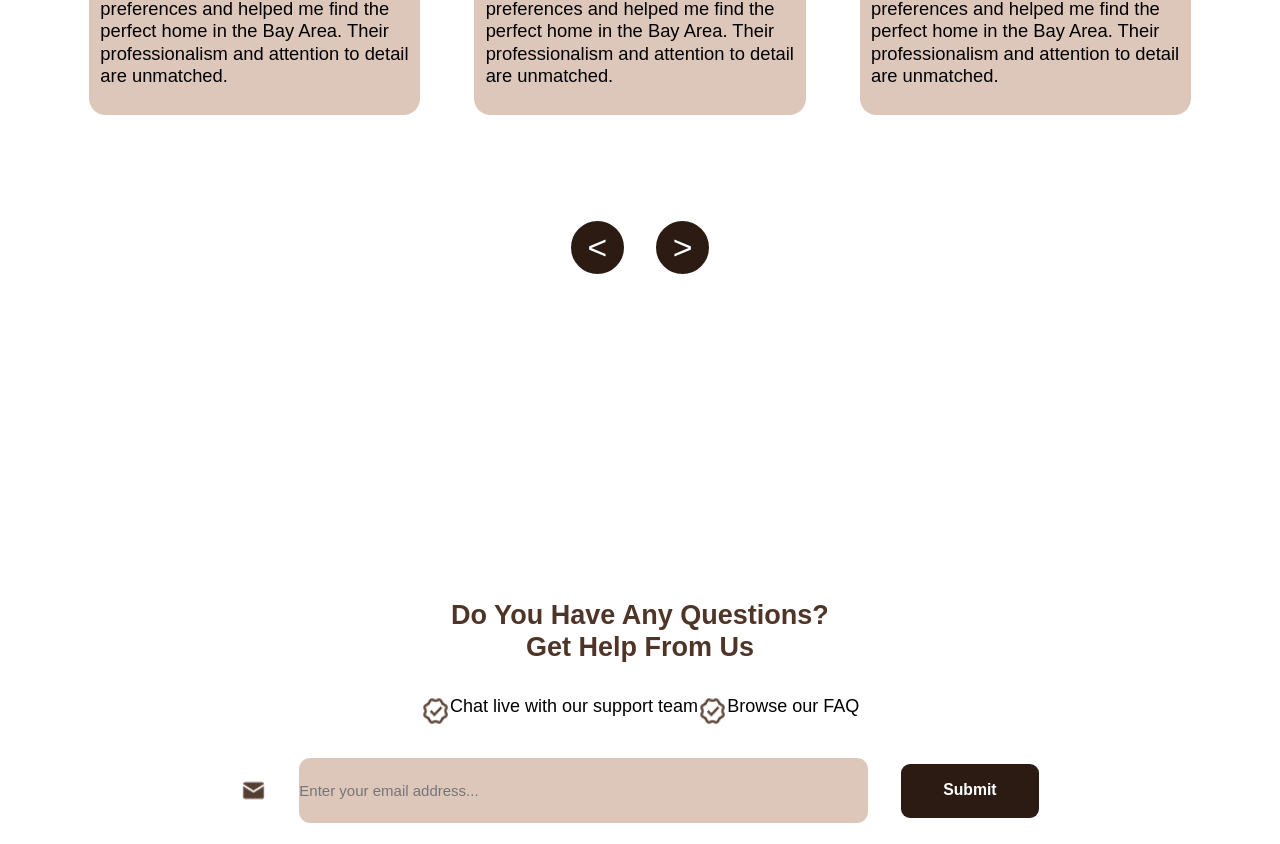
==== commit aff3ee0c: "футер, размеры, позицонированиеm,адаптивная верстка" ====
--- a/DreamHome/Dwello.html
+++ b/DreamHome/Dwello.html
@@ -323,22 +323,32 @@
     </section>
     <section class="feedbackSection">
       <div class="feedback">
-        <h1>Do You Have Any Questions?</h1>
-        <h1>Get Help From Us</h1>
+        <div class="mainFeedback">
+          <h1>Do You Have Any Questions?</h1>
+          <h1>Get Help From Us</h1>
+        </div>
+
         <div class="lableSection">
-          <img src="Resurs/icons8-verified-account-96 1.png" class="checkIcon">
+          <img
+            src="Resurs/icons8-verified-account-96 1.png"
+            class="checkIcon"
+          />
           <p>Chat live with our support team</p>
-          <img src="Resurs/icons8-verified-account-96 1.png" class="checkIcon">
+          <img
+            src="Resurs/icons8-verified-account-96 1.png"
+            class="checkIcon"
+          />
           <p>Browse our FAQ</p>
         </div>
         <div class="emailSection">
-          <img src="Resurs/vector.png" class="emaiIcon"/>
-          <input class="emailAddressInput" placeholder="Enter your email address...">
+          <img src="Resurs/vector.png" class="emaiIcon" />
+          <input
+            class="emailAddressInput"
+            placeholder="Enter your email address..."
+          />
           <button class="signUp">Submit</button>
         </div>
       </div>
-
     </section>
-
   </body>
 </html>
--- a/DreamHome/Dwello.css
+++ b/DreamHome/Dwello.css
@@ -344,6 +344,36 @@
   align-items: center;
   justify-content: center;
   font-size: 30px;
-  font-weight: 300;
+  font-weight: 200;
   color: white;
 }
+.feedback {
+  margin-top: 300px;
+  display: flex;
+  flex-direction: column;
+  align-items: center;
+  gap: 30px;
+}
+.mainFeedback {
+  display: flex;
+  flex-direction: column;
+  align-items: center;
+}
+
+.lableSection {
+  display: flex;
+  justify-content: space-between;
+  flex-direction: row;
+}
+.emailSection{
+  display: flex;
+  align-items: center;
+  gap: 30px;
+}
+.emailAddressInput{
+  width: 505px;
+  height: 58px;
+  border-radius: 10px;
+  background-color: #DDC7BB;
+  border: none;
+}
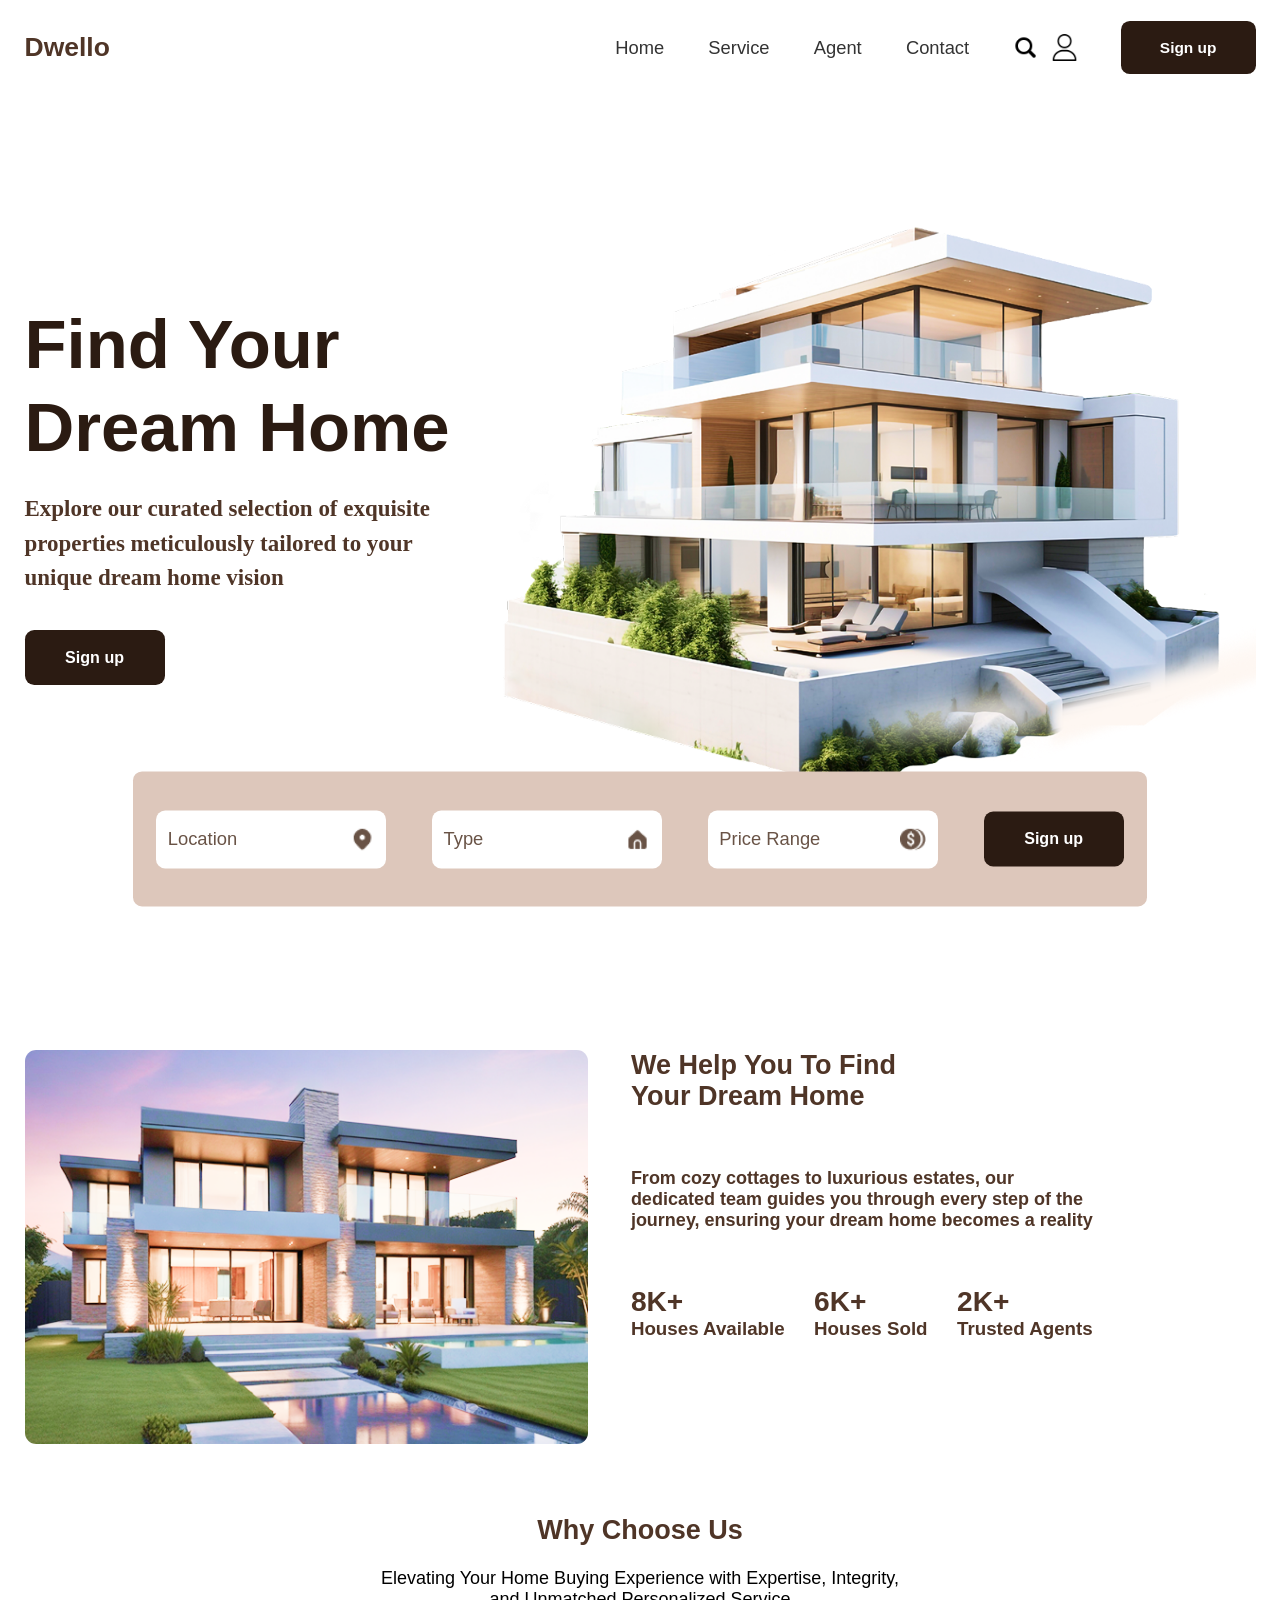
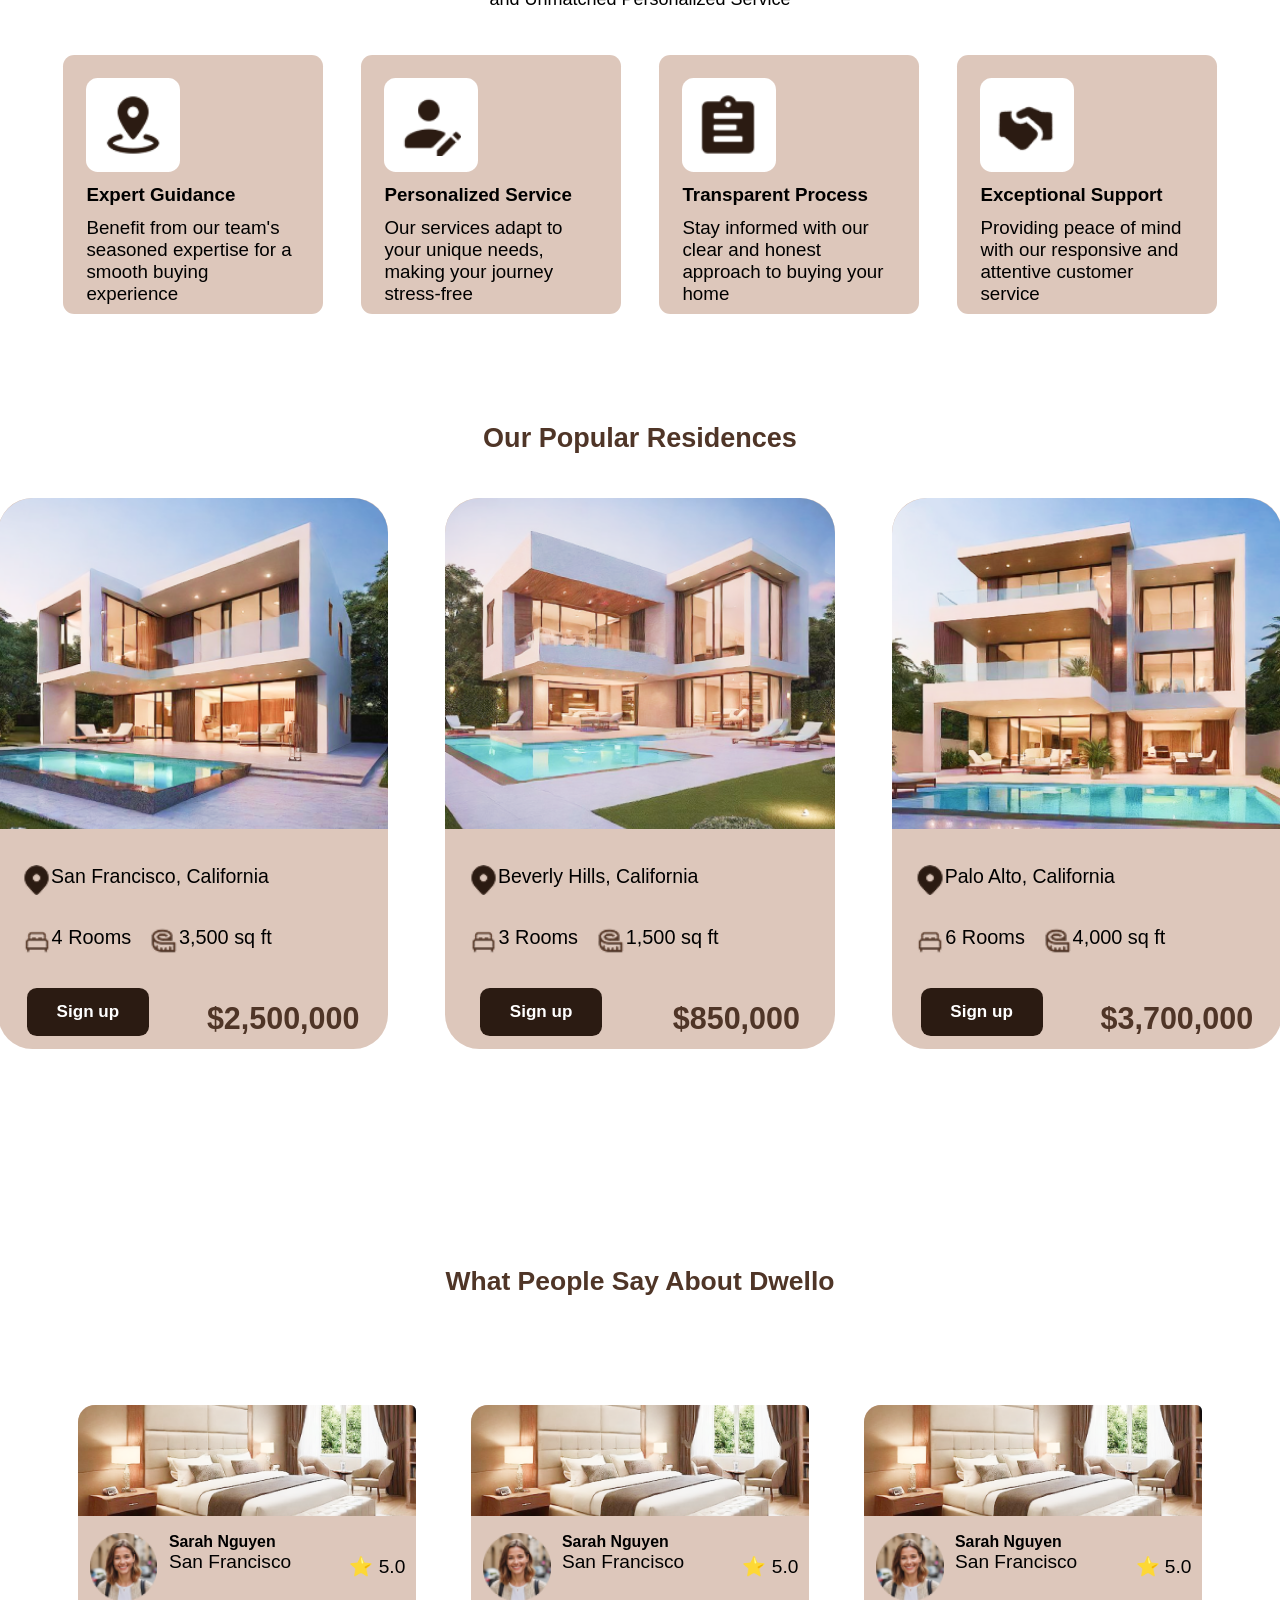
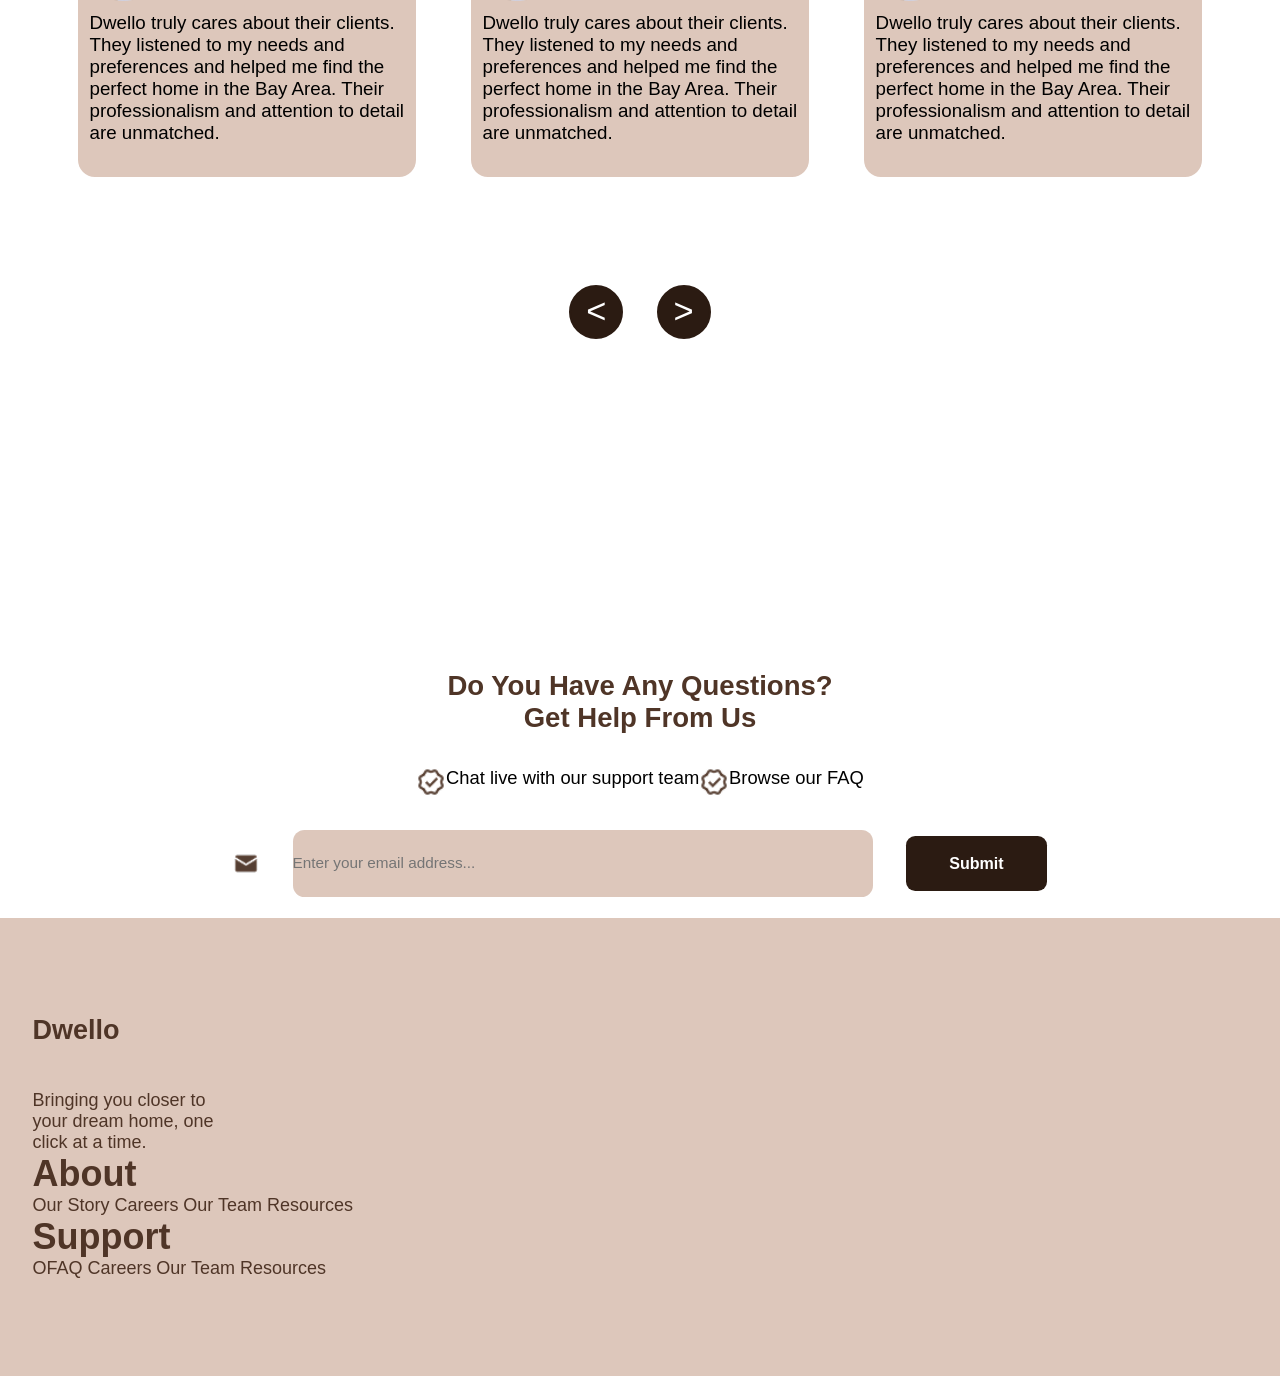
==== commit 6fe7f5ce: "все тоже самое" ====
--- a/DreamHome/Dwello.html
+++ b/DreamHome/Dwello.html
@@ -11,344 +11,377 @@
     <title>Document</title>
   </head>
   <body>
-    <header class="header">
-      <h1 class="logo">Dwello</h1>
-      <nav class="navigation">
-        <div><a href="">Home</a></div>
-        <div><a href="">Service</a></div>
-        <div><a href="">Agent</a></div>
-        <div><a href="">Contact</a></div>
-      </nav>
-      <div class="searchAndProfile">
-        <img
-          src="Resurs/free-icon-magnifier-2311526.png"
-          alt="Поиск"
-          class="search"
-        />
-        <img
-          src="Resurs/free-icon-user-456283.png"
-          alt="Профиль"
-          class="profile"
-        />
+    <div class="contentWrapper">
+      <header class="header">
+        <h1 class="logo">Dwello</h1>
+        <nav class="navigation">
+          <div><a href="">Home</a></div>
+          <div><a href="">Service</a></div>
+          <div><a href="">Agent</a></div>
+          <div><a href="">Contact</a></div>
+        </nav>
+        <div class="searchAndProfile">
+          <img
+            src="Resurs/free-icon-magnifier-2311526.png"
+            alt="Поиск"
+            class="search"
+          />
+          <img
+            src="Resurs/free-icon-user-456283.png"
+            alt="Профиль"
+            class="profile"
+          />
+        </div>
+
+        <button class="signUp">Sign up</button>
+      </header>
+
+      <main>
+        <div class="aboutSite">
+          <div class="content">
+            <h1>
+              Find Your <br />
+              Dream Home
+            </h1>
+            <p class="description">
+              Explore our curated selection of exquisite<br />
+              properties meticulously tailored to your<br />
+              unique dream home vision
+            </p>
+            <button class="signUp">Sign up</button>
+          </div>
+          <img src="Resurs/hero image 1.png" alt="Дом" class="HouseMenu" />
+        </div>
+
+        <div class="searchLine">
+          <div class="backgroundSearchLine">
+            <div class="location">
+              Location <img src="Resurs/location.png" class="locationIcon" />
+            </div>
+            <div class="type">
+              Type <img src="Resurs/home.png" class="homeIcon" />
+            </div>
+            <div class="priceRange">
+              Price Range <img src="Resurs/price.png" class="priceIcon" />
+            </div>
+            <button class="signUp">Sign up</button>
+          </div>
+        </div>
+      </main>
+
+      <section class="aboutUs">
+        <div class="aboutUsPhoto">
+          <img
+            src="Resurs/luxury_and_rich_home_exterior_side_view.png"
+            class="aboutHousePicture"
+          />
+        </div>
+        <div class="aboutUsText">
+          <h1>
+            We Help You To Find<br />
+            Your Dream Home
+          </h1>
+          <p class="textAboutUs">
+            From cozy cottages to luxurious estates, our <br />dedicated team
+            guides you through every step of the<br />
+            journey, ensuring your dream home becomes a reality
+          </p>
+          <div class="aboutUsResult">
+            <div class="AvailableResult">
+              <h1>8K+</h1>
+              <p>Houses Available</p>
+            </div>
+            <div class="AvailableResult">
+              <h1>6K+</h1>
+              <p>Houses Sold</p>
+            </div>
+            <div class="AvailableResult">
+              <h1>2K+</h1>
+              <p>Trusted Agents</p>
+            </div>
+          </div>
+        </div>
+      </section>
+
+      <article class="whyChooseUsSection">
+        <div class="whuChooseUsTextSection">
+          <h1>Why Choose Us</h1>
+          <p>
+            Elevating Your Home Buying Experience with Expertise, Integrity,<br />
+            and Unmatched Personalized Service
+          </p>
+        </div>
+        <div class="card">
+          <div class="whyChooseUsCard">
+            <div class="expertGuidance">
+              <div class="emptySpace">
+                <img src="Resurs/map pin.png" class="mapIcon" />
+              </div>
+              <h4>Expert Guidance</h4>
+              <p>
+                Benefit from our team's seasoned expertise for a smooth buying
+                experience
+              </p>
+            </div>
+          </div>
+
+          <div class="whyChooseUsCard">
+            <div class="expertGuidance">
+              <div class="emptySpace">
+                <img src="Resurs/service.png" class="serviceIcon" />
+              </div>
+              <h4>Personalized Service</h4>
+              <p>
+                Our services adapt to your unique needs, making your journey
+                stress-free
+              </p>
+            </div>
+          </div>
+
+          <div class="whyChooseUsCard">
+            <div class="expertGuidance">
+              <div class="emptySpace">
+                <img src="Resurs/document.png" class="documentIcon" />
+              </div>
+              <h4>Transparent Process</h4>
+              <p>
+                Stay informed with our clear and honest approach to buying your
+                home
+              </p>
+            </div>
+          </div>
+
+          <div class="whyChooseUsCard">
+            <div class="expertGuidance">
+              <div class="emptySpace">
+                <img src="Resurs/handshake.png" class="handShakeIcon" />
+              </div>
+              <h4>Exceptional Support</h4>
+              <p>
+                Providing peace of mind with our responsive and attentive
+                customer service
+              </p>
+            </div>
+          </div>
+        </div>
+      </article>
+
+      <article class="popularVariant">
+        <div class="ourProducts">
+          <h1>Our Popular Residences</h1>
+          <div class="productList">
+            <div class="productCard">
+              <img src="Resurs/Mask group copy.png" class="home1" />
+              <div class="descriptionCard">
+                <div class="firstStroke">
+                  <img src="Resurs/location1.png" class="locationCardIcon" />
+                  <div>San Francisco, California</div>
+                </div>
+                <div class="secondStroke">
+                  <div class="textAndicon">
+                    <img src="Resurs/rooms.png" class="countRoomIcon" />
+                    <div class="coontRoom">4 Rooms</div>
+                  </div>
+
+                  <div class="textAndicon">
+                    <img src="Resurs/size.png" class="sizeRoomIcon" />
+                    <div class="sizeRoom">3,500 sq ft</div>
+                  </div>
+                </div>
+                <div class="thirdStroke">
+                  <button class="signUp">Sign up</button>
+                  <p class="costRoom">$2,500,000</p>
+                </div>
+              </div>
+            </div>
+            <div class="productCard">
+              <img src="Resurs/Group 11.png" class="home1" />
+              <div class="descriptionCard">
+                <div class="firstStroke">
+                  <img src="Resurs/location1.png" class="locationCardIcon" />
+                  <div>Beverly Hills, California</div>
+                </div>
+                <div class="secondStroke">
+                  <div class="textAndicon">
+                    <img src="Resurs/rooms.png" class="countRoomIcon" />
+                    <div class="coontRoom">3 Rooms</div>
+                  </div>
+
+                  <div class="textAndicon">
+                    <img src="Resurs/size.png" class="sizeRoomIcon" />
+                    <div class="sizeRoom">1,500 sq ft</div>
+                  </div>
+                </div>
+                <div class="thirdStroke">
+                  <button class="signUp">Sign up</button>
+                  <p class="costRoom">$850,000</p>
+                </div>
+              </div>
+            </div>
+            <div class="productCard">
+              <img src="Resurs/Group 12.png" class="home3" />
+              <div class="descriptionCard">
+                <div class="firstStroke">
+                  <img src="Resurs/location1.png" class="locationCardIcon" />
+                  <div>Palo Alto, California</div>
+                </div>
+                <div class="secondStroke">
+                  <div class="textAndicon">
+                    <img src="Resurs/rooms.png" class="countRoomIcon" />
+                    <div class="coontRoom">6 Rooms</div>
+                  </div>
+
+                  <div class="textAndicon">
+                    <img src="Resurs/size.png" class="sizeRoomIcon" />
+                    <div class="sizeRoom">4,000 sq ft</div>
+                  </div>
+                </div>
+                <div class="thirdStroke">
+                  <button class="signUp">Sign up</button>
+                  <p class="costRoom">$3,700,000</p>
+                </div>
+              </div>
+            </div>
+          </div>
+        </div>
+      </article>
+      <section class="review">
+        <h1>What People Say About Dwello</h1>
+        <div class="cards">
+          <div class="review-card">
+            <img src="Resurs/Group 15.png" class="imgOnReview" />
+            <!--Левая часть аватар и инфа-->
+            <div class="reviewer-info">
+              <img src="Resurs/Mask group32.png" />
+              <div class="reviewer-details">
+                <h5>Sarah Nguyen</h5>
+                <p class="city">San Francisco</p>
+              </div>
+              <div class="rating">
+                <span class="stars">⭐ 5.0</span>
+              </div>
+            </div>
+            <div class="review-content">
+              <p class="review-text">
+                Dwello truly cares about their clients. They listened to my
+                needs and preferences and helped me find the perfect home in the
+                Bay Area. Their professionalism and attention to detail are
+                unmatched.
+              </p>
+            </div>
+          </div>
+
+          <div class="review-card">
+            <img src="Resurs/Group 15.png" class="imgOnReview" />
+            <!--Левая часть аватар и инфа-->
+            <div class="reviewer-info">
+              <img src="Resurs/Mask group32.png" />
+              <div class="reviewer-details">
+                <h5>Sarah Nguyen</h5>
+                <p class="city">San Francisco</p>
+              </div>
+              <div class="rating">
+                <span class="stars">⭐ 5.0</span>
+              </div>
+            </div>
+            <div class="review-content">
+              <p class="review-text">
+                Dwello truly cares about their clients. They listened to my
+                needs and preferences and helped me find the perfect home in the
+                Bay Area. Their professionalism and attention to detail are
+                unmatched.
+              </p>
+            </div>
+          </div>
+          <div class="review-card">
+            <img src="Resurs/Group 15.png" class="imgOnReview" />
+            <!--Левая часть аватар и инфа-->
+            <div class="reviewer-info">
+              <img src="Resurs/Mask group32.png" />
+              <div class="reviewer-details">
+                <h5>Sarah Nguyen</h5>
+                <p class="city">San Francisco</p>
+              </div>
+              <div class="rating">
+                <span class="stars">⭐ 5.0</span>
+              </div>
+            </div>
+            <div class="review-content">
+              <p class="review-text">
+                Dwello truly cares about their clients. They listened to my
+                needs and preferences and helped me find the perfect home in the
+                Bay Area. Their professionalism and attention to detail are
+                unmatched.
+              </p>
+            </div>
+          </div>
+        </div>
+        <div class="controlButtons">
+          <button class="circle-btn arrow-left">
+            <span class="arrow"><</span>
+          </button>
+          <button class="circle-btn arrow-right">
+            <span class="arrow">></span>
+          </button>
+        </div>
+      </section>
+      <section class="feedbackSection">
+        <div class="feedback">
+          <div class="mainFeedback">
+            <h1>Do You Have Any Questions?</h1>
+            <h1>Get Help From Us</h1>
+          </div>
+
+          <div class="lableSection">
+            <img
+              src="Resurs/icons8-verified-account-96 1.png"
+              class="checkIcon"
+            />
+            <p>Chat live with our support team</p>
+            <img
+              src="Resurs/icons8-verified-account-96 1.png"
+              class="checkIcon"
+            />
+            <p>Browse our FAQ</p>
+          </div>
+          <div class="emailSection">
+            <img src="Resurs/vector.png" class="emaiIcon" />
+            <input
+              class="emailAddressInput"
+              placeholder="Enter your email address..."
+            />
+            <button class="signUp">Submit</button>
+          </div>
+        </div>
+      </section>
+    </div>
+    <footer class="footerSite">
+      <div class="footerSiteConteiner">
+        <div class="logoFooterContent">
+          <h2>Dwello</h2>
+
+          <p>
+            Bringing you closer to<br />
+            your dream home, one <br />
+            click at a time.
+          </p>
+        </div>
+        <div class="about">
+          <h1>About</h1>
+         <span>Our Story</span>
+         <span>Careers</span>
+         <span>Our Team</span>
+         <span>Resources</span>
+        </div>
+         <div class="Support">
+          <h1>Support</h1>
+         <span>OFAQ</span>
+         <span>Careers</span>
+         <span>Our Team</span>
+         <span>Resources</span>
+        </div>
+        
       </div>
-
-      <button class="signUp">Sign up</button>
-    </header>
-
-    <main>
-      <div class="aboutSite">
-        <div class="content">
-          <h1>
-            Find Your <br />
-            Dream Home
-          </h1>
-          <p class="description">
-            Explore our curated selection of exquisite<br />
-            properties meticulously tailored to your<br />
-            unique dream home vision
-          </p>
-          <button class="signUp">Sign up</button>
-        </div>
-        <img src="Resurs/hero image 1.png" alt="Дом" class="HouseMenu" />
-      </div>
-
-      <div class="searchLine">
-        <div class="backgroundSearchLine">
-          <div class="location">
-            Location <img src="Resurs/location.png" class="locationIcon" />
-          </div>
-          <div class="type">
-            Type <img src="Resurs/home.png" class="homeIcon" />
-          </div>
-          <div class="priceRange">
-            Price Range <img src="Resurs/price.png" class="priceIcon" />
-          </div>
-          <button class="signUp">Sign up</button>
-        </div>
-      </div>
-    </main>
-
-    <section class="aboutUs">
-      <div class="aboutUsPhoto">
-        <img
-          src="Resurs/luxury_and_rich_home_exterior_side_view.png"
-          class="aboutHousePicture"
-        />
-      </div>
-      <div class="aboutUsText">
-        <h1>
-          We Help You To Find<br />
-          Your Dream Home
-        </h1>
-        <p class="textAboutUs">
-          From cozy cottages to luxurious estates, our <br />dedicated team
-          guides you through every step of the<br />
-          journey, ensuring your dream home becomes a reality
-        </p>
-        <div class="aboutUsResult">
-          <div class="AvailableResult">
-            <h1>8K+</h1>
-            <p>Houses Available</p>
-          </div>
-          <div class="AvailableResult">
-            <h1>6K+</h1>
-            <p>Houses Sold</p>
-          </div>
-          <div class="AvailableResult">
-            <h1>2K+</h1>
-            <p>Trusted Agents</p>
-          </div>
-        </div>
-      </div>
-    </section>
-
-    <article class="whyChooseUsSection">
-      <div class="whuChooseUsTextSection">
-        <h1>Why Choose Us</h1>
-        <p>
-          Elevating Your Home Buying Experience with Expertise, Integrity,<br />
-          and Unmatched Personalized Service
-        </p>
-      </div>
-      <div class="card">
-        <div class="whyChooseUsCard">
-          <div class="expertGuidance">
-            <div class="emptySpace">
-              <img src="Resurs/map pin.png" class="mapIcon" />
-            </div>
-            <h4>Expert Guidance</h4>
-            <p>
-              Benefit from our team's seasoned expertise for a smooth buying
-              experience
-            </p>
-          </div>
-        </div>
-
-        <div class="whyChooseUsCard">
-          <div class="expertGuidance">
-            <div class="emptySpace">
-              <img src="Resurs/service.png" class="serviceIcon" />
-            </div>
-            <h4>Personalized Service</h4>
-            <p>
-              Our services adapt to your unique needs, making your journey
-              stress-free
-            </p>
-          </div>
-        </div>
-
-        <div class="whyChooseUsCard">
-          <div class="expertGuidance">
-            <div class="emptySpace">
-              <img src="Resurs/document.png" class="documentIcon" />
-            </div>
-            <h4>Transparent Process</h4>
-            <p>
-              Stay informed with our clear and honest approach to buying your
-              home
-            </p>
-          </div>
-        </div>
-
-        <div class="whyChooseUsCard">
-          <div class="expertGuidance">
-            <div class="emptySpace">
-              <img src="Resurs/handshake.png" class="handShakeIcon" />
-            </div>
-            <h4>Exceptional Support</h4>
-            <p>
-              Providing peace of mind with our responsive and attentive customer
-              service
-            </p>
-          </div>
-        </div>
-      </div>
-    </article>
-
-    <article class="popularVariant">
-      <div class="ourProducts">
-        <h1>Our Popular Residences</h1>
-        <div class="productList">
-          <div class="productCard">
-            <img src="Resurs/Mask group copy.png" class="home1" />
-            <div class="descriptionCard">
-              <div class="firstStroke">
-                <img src="Resurs/location1.png" class="locationCardIcon" />
-                <div>San Francisco, California</div>
-              </div>
-              <div class="secondStroke">
-                <div class="textAndicon">
-                  <img src="Resurs/rooms.png" class="countRoomIcon" />
-                  <div class="coontRoom">4 Rooms</div>
-                </div>
-
-                <div class="textAndicon">
-                  <img src="Resurs/size.png" class="sizeRoomIcon" />
-                  <div class="sizeRoom">3,500 sq ft</div>
-                </div>
-              </div>
-              <div class="thirdStroke">
-                <button class="signUp">Sign up</button>
-                <p class="costRoom">$2,500,000</p>
-              </div>
-            </div>
-          </div>
-          <div class="productCard">
-            <img src="Resurs/Group 11.png" class="home1" />
-            <div class="descriptionCard">
-              <div class="firstStroke">
-                <img src="Resurs/location1.png" class="locationCardIcon" />
-                <div>Beverly Hills, California</div>
-              </div>
-              <div class="secondStroke">
-                <div class="textAndicon">
-                  <img src="Resurs/rooms.png" class="countRoomIcon" />
-                  <div class="coontRoom">3 Rooms</div>
-                </div>
-
-                <div class="textAndicon">
-                  <img src="Resurs/size.png" class="sizeRoomIcon" />
-                  <div class="sizeRoom">1,500 sq ft</div>
-                </div>
-              </div>
-              <div class="thirdStroke">
-                <button class="signUp">Sign up</button>
-                <p class="costRoom">$850,000</p>
-              </div>
-            </div>
-          </div>
-          <div class="productCard">
-            <img src="Resurs/Group 12.png" class="home3" />
-            <div class="descriptionCard">
-              <div class="firstStroke">
-                <img src="Resurs/location1.png" class="locationCardIcon" />
-                <div>Palo Alto, California</div>
-              </div>
-              <div class="secondStroke">
-                <div class="textAndicon">
-                  <img src="Resurs/rooms.png" class="countRoomIcon" />
-                  <div class="coontRoom">6 Rooms</div>
-                </div>
-
-                <div class="textAndicon">
-                  <img src="Resurs/size.png" class="sizeRoomIcon" />
-                  <div class="sizeRoom">4,000 sq ft</div>
-                </div>
-              </div>
-              <div class="thirdStroke">
-                <button class="signUp">Sign up</button>
-                <p class="costRoom">$3,700,000</p>
-              </div>
-            </div>
-          </div>
-        </div>
-      </div>
-    </article>
-    <section class="review">
-      <h1>What People Say About Dwello</h1>
-      <div class="cards">
-        <div class="review-card">
-          <img src="Resurs/Group 15.png" class="imgOnReview" />
-          <!--Левая часть аватар и инфа-->
-          <div class="reviewer-info">
-            <img src="Resurs/Mask group32.png" />
-            <div class="reviewer-details">
-              <h5>Sarah Nguyen</h5>
-              <p class="city">San Francisco</p>
-            </div>
-            <div class="rating">
-              <span class="stars">⭐ 5.0</span>
-            </div>
-          </div>
-          <div class="review-content">
-            <p class="review-text">
-              Dwello truly cares about their clients. They listened to my needs
-              and preferences and helped me find the perfect home in the Bay
-              Area. Their professionalism and attention to detail are unmatched.
-            </p>
-          </div>
-        </div>
-
-        <div class="review-card">
-          <img src="Resurs/Group 15.png" class="imgOnReview" />
-          <!--Левая часть аватар и инфа-->
-          <div class="reviewer-info">
-            <img src="Resurs/Mask group32.png" />
-            <div class="reviewer-details">
-              <h5>Sarah Nguyen</h5>
-              <p class="city">San Francisco</p>
-            </div>
-            <div class="rating">
-              <span class="stars">⭐ 5.0</span>
-            </div>
-          </div>
-          <div class="review-content">
-            <p class="review-text">
-              Dwello truly cares about their clients. They listened to my needs
-              and preferences and helped me find the perfect home in the Bay
-              Area. Their professionalism and attention to detail are unmatched.
-            </p>
-          </div>
-        </div>
-        <div class="review-card">
-          <img src="Resurs/Group 15.png" class="imgOnReview" />
-          <!--Левая часть аватар и инфа-->
-          <div class="reviewer-info">
-            <img src="Resurs/Mask group32.png" />
-            <div class="reviewer-details">
-              <h5>Sarah Nguyen</h5>
-              <p class="city">San Francisco</p>
-            </div>
-            <div class="rating">
-              <span class="stars">⭐ 5.0</span>
-            </div>
-          </div>
-          <div class="review-content">
-            <p class="review-text">
-              Dwello truly cares about their clients. They listened to my needs
-              and preferences and helped me find the perfect home in the Bay
-              Area. Their professionalism and attention to detail are unmatched.
-            </p>
-          </div>
-        </div>
-      </div>
-      <div class="controlButtons">
-        <button class="circle-btn arrow-left">
-          <span class="arrow"><</span>
-        </button>
-        <button class="circle-btn arrow-right">
-          <span class="arrow">></span>
-        </button>
-      </div>
-    </section>
-    <section class="feedbackSection">
-      <div class="feedback">
-        <div class="mainFeedback">
-          <h1>Do You Have Any Questions?</h1>
-          <h1>Get Help From Us</h1>
-        </div>
-
-        <div class="lableSection">
-          <img
-            src="Resurs/icons8-verified-account-96 1.png"
-            class="checkIcon"
-          />
-          <p>Chat live with our support team</p>
-          <img
-            src="Resurs/icons8-verified-account-96 1.png"
-            class="checkIcon"
-          />
-          <p>Browse our FAQ</p>
-        </div>
-        <div class="emailSection">
-          <img src="Resurs/vector.png" class="emaiIcon" />
-          <input
-            class="emailAddressInput"
-            placeholder="Enter your email address..."
-          />
-          <button class="signUp">Submit</button>
-        </div>
-      </div>
-    </section>
+    </footer>
   </body>
 </html>
--- a/DreamHome/Dwello.css
+++ b/DreamHome/Dwello.css
@@ -1,23 +1,25 @@
 * {
-  margin: 0;
+   margin: 0;
   padding: 0;
   box-sizing: border-box;
-  line-height: 1.2;
-  font-family:
-    "Montserrat",
-    -apple-system,
-    BlinkMacSystemFont,
-    "Segoe UI",
-    sans-serif;
+  font-family: "Montserrat", sans-serif;
   zoom: 1.02; /* МЕГАЗАЛЕПА*/
 }
 body {
+  margin: 0; /* Убираем авто-центрирование */
+  padding: 0; /* Убираем отступы */
+  min-height: 100vh;
+  display: flex;
+  flex-direction: column;
+}
+.contentWrapper {
   max-width: 1200px;
   margin: 0 auto;
   padding: 20px;
-  min-height: 100vh;
-}
-
+  flex: 1 0 auto; /* Растягивается, прижимая футер вниз */
+  width: 100%;
+  box-sizing: border-box;
+}
 header {
   display: flex;
   align-items: center;
@@ -365,15 +367,38 @@
   justify-content: space-between;
   flex-direction: row;
 }
-.emailSection{
+.emailSection {
   display: flex;
   align-items: center;
   gap: 30px;
 }
-.emailAddressInput{
+.emailAddressInput {
   width: 505px;
   height: 58px;
   border-radius: 10px;
-  background-color: #DDC7BB;
+  background-color: #ddc7bb;
   border: none;
 }
+
+.footerSite {
+  width: 100%;
+  background-color: #ddc7bb;
+  padding: 30px 0; /* Отступы сверху/снизу */
+  flex: 0 0 auto;
+  color: #4F3527;
+ 
+}
+
+
+.footerSiteConteiner {
+  max-width: 1200px;
+  margin: 0 auto;
+  padding: 60px 30px; /* Отступы по бокам, чтобы текст не прилипал */
+  box-sizing: border-box;
+}
+
+.logoFooterContent{
+  display: flex;
+  flex-direction: column;
+  gap: 40px;
+}
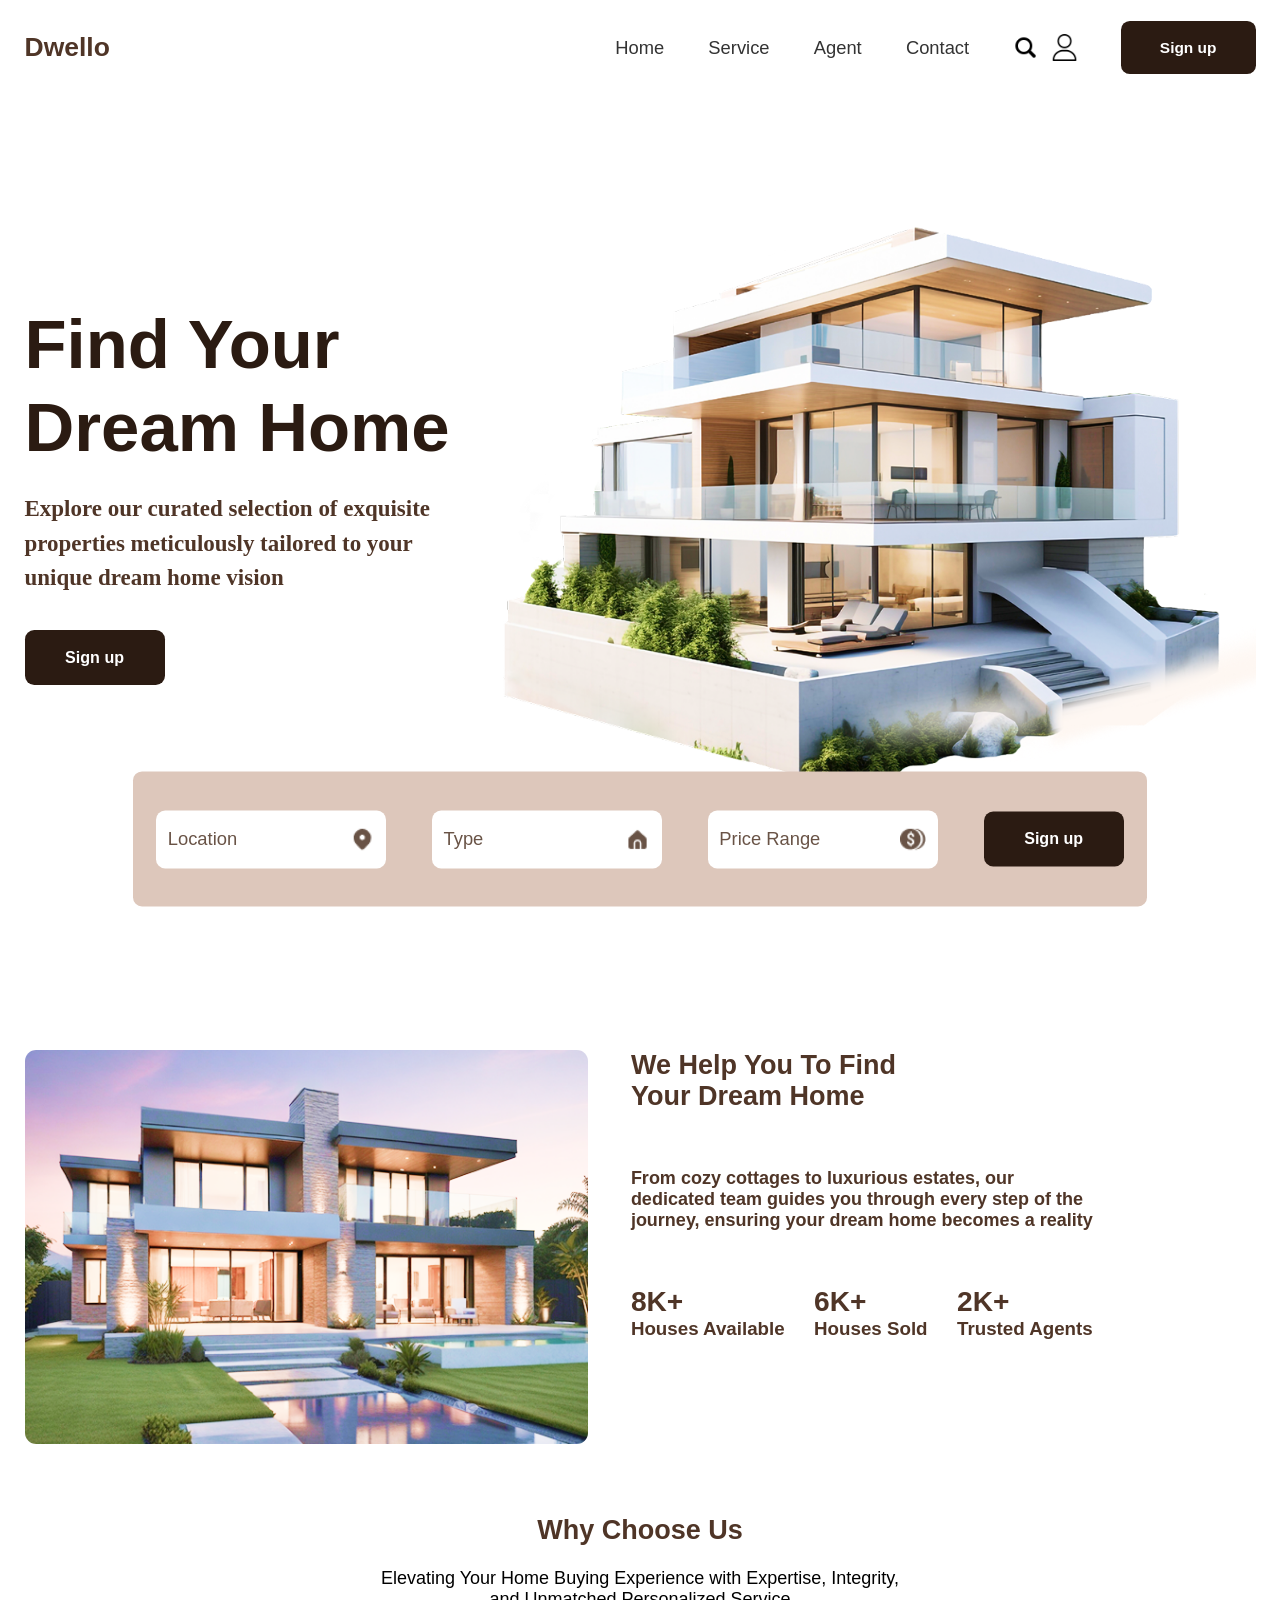
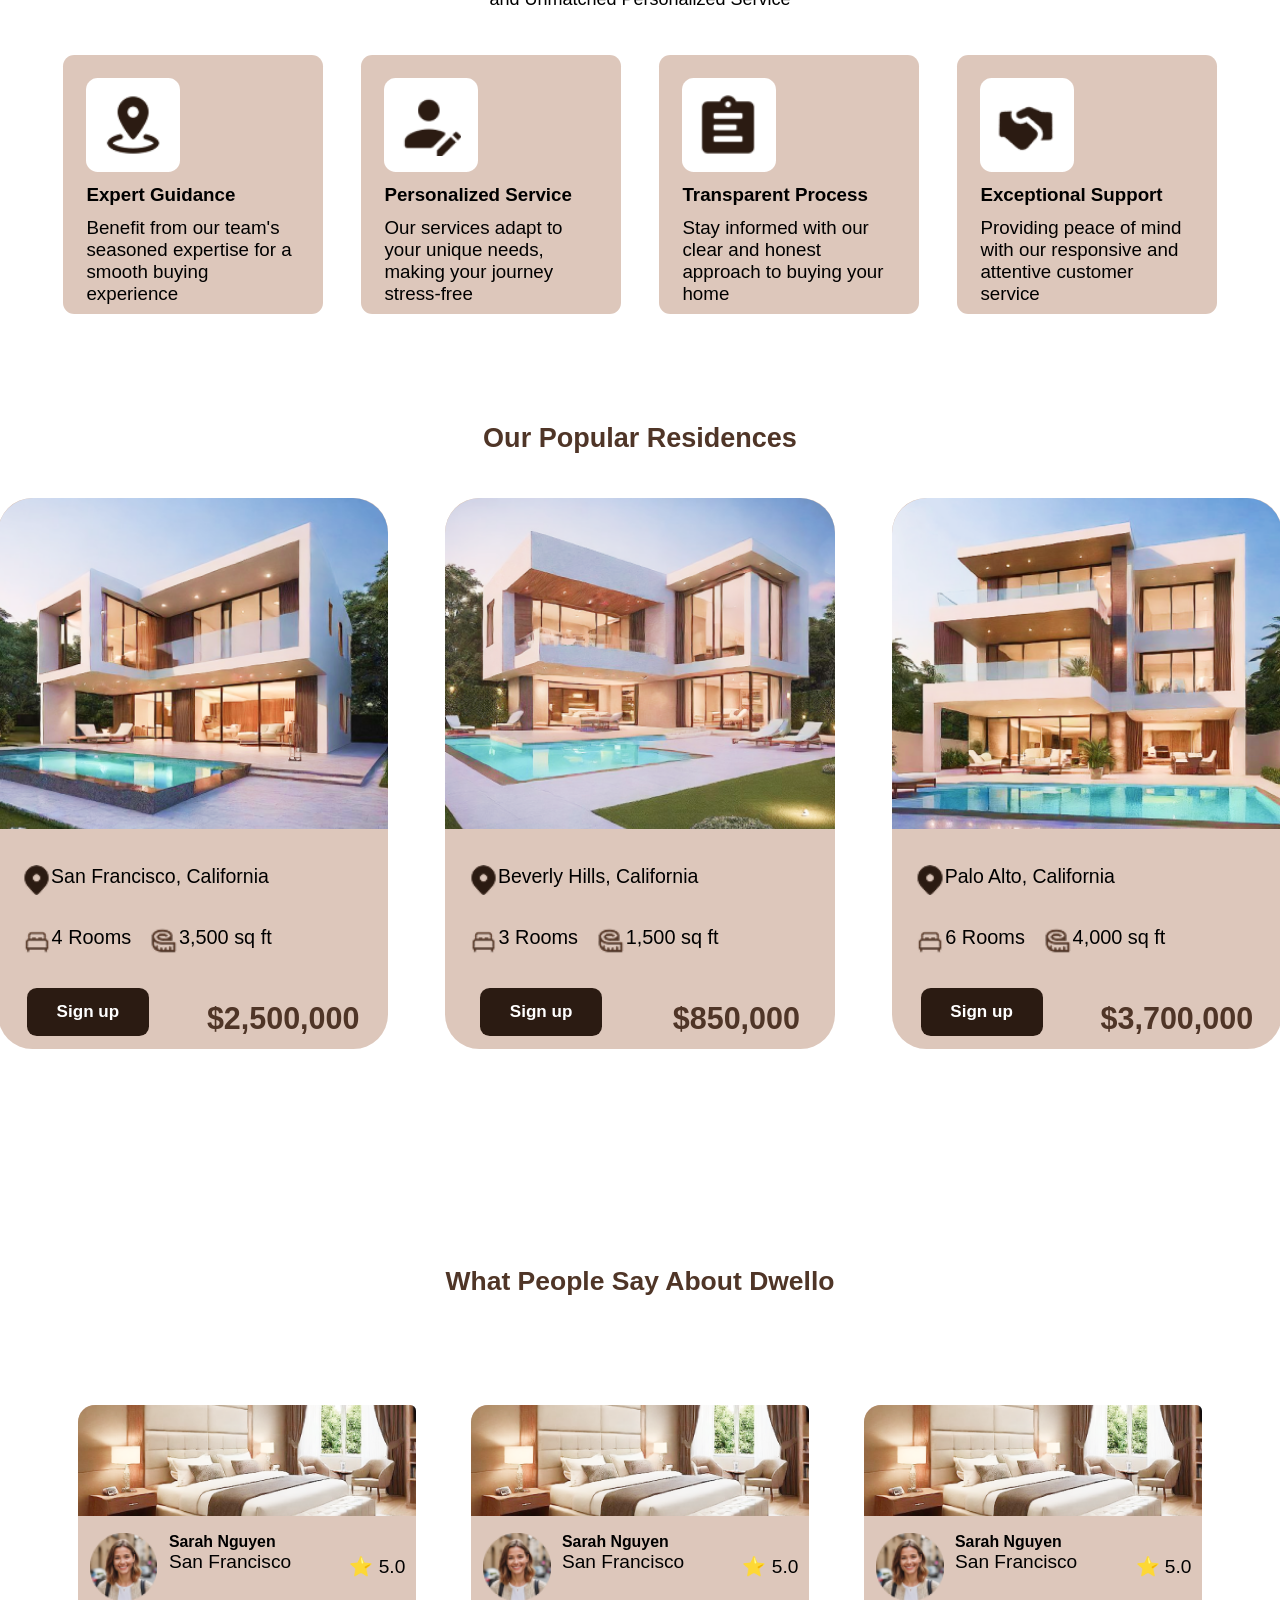
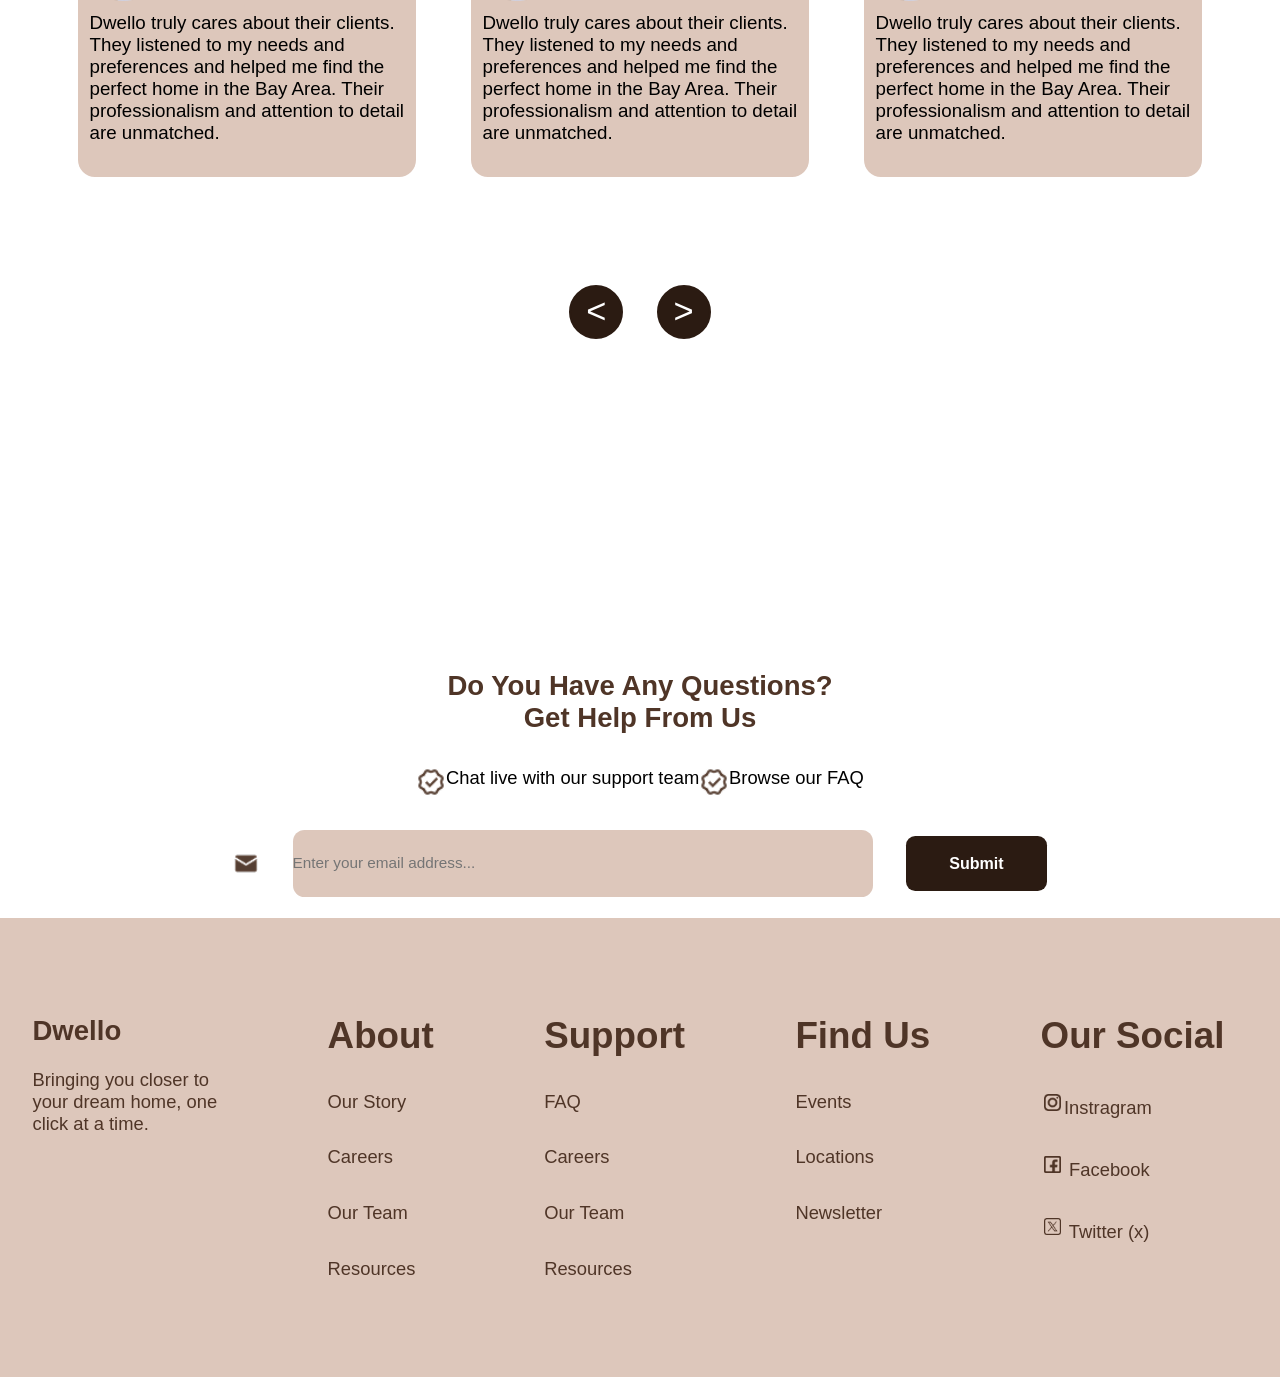
==== commit 7cb04443: "Я устал от этого проекта" ====
--- a/DreamHome/Dwello.html
+++ b/DreamHome/Dwello.html
@@ -358,29 +358,56 @@
     <footer class="footerSite">
       <div class="footerSiteConteiner">
         <div class="logoFooterContent">
-          <h2>Dwello</h2>
-
-          <p>
-            Bringing you closer to<br />
-            your dream home, one <br />
-            click at a time.
-          </p>
-        </div>
-        <div class="about">
-          <h1>About</h1>
-         <span>Our Story</span>
-         <span>Careers</span>
-         <span>Our Team</span>
-         <span>Resources</span>
-        </div>
-         <div class="Support">
-          <h1>Support</h1>
-         <span>OFAQ</span>
-         <span>Careers</span>
-         <span>Our Team</span>
-         <span>Resources</span>
-        </div>
-        
+          <div class="deskSecFooter">
+            <h2>Dwello</h2>
+
+            <p>
+              Bringing you closer to<br />
+              your dream home, one <br />
+              click at a time.
+            </p>
+          </div>
+
+          <div class="about" Sec>
+            <h1>About</h1>
+            <span>Our Story</span>
+            <span>Careers</span>
+            <span>Our Team</span>
+            <span>Resources</span>
+          </div>
+          <div class="supportSec">
+            <h1>Support</h1>
+            <span>FAQ</span>
+            <span>Careers</span>
+            <span>Our Team</span>
+            <span>Resources</span>
+          </div>
+
+          <div class="findUsSec">
+            <h1>Find Us</h1>
+            <span>Events</span>
+            <span>Locations</span>
+            <span>Newsletter</span>
+          </div>
+
+          <div class="ourSocialSec">
+            <h1>Our Social</h1>
+            <span
+              ><img
+                src="Resurs/instagram.png"
+                class="instagramIcon"
+              />Instragram</span
+            >
+            <span
+              ><img src="Resurs/facebook.png" class="facebookIcon" />
+              Facebook</span
+            >
+            <span
+              ><img src="Resurs/twitterx.png" class="TwitterIcon" /> Twitter
+              (x)</span
+            >
+          </div>
+        </div>
       </div>
     </footer>
   </body>
--- a/DreamHome/Dwello.css
+++ b/DreamHome/Dwello.css
@@ -1,5 +1,5 @@
 * {
-   margin: 0;
+  margin: 0;
   padding: 0;
   box-sizing: border-box;
   font-family: "Montserrat", sans-serif;
@@ -385,10 +385,8 @@
   background-color: #ddc7bb;
   padding: 30px 0; /* Отступы сверху/снизу */
   flex: 0 0 auto;
-  color: #4F3527;
- 
-}
-
+  color: #4f3527;
+}
 
 .footerSiteConteiner {
   max-width: 1200px;
@@ -397,8 +395,40 @@
   box-sizing: border-box;
 }
 
-.logoFooterContent{
-  display: flex;
-  flex-direction: column;
-  gap: 40px;
-}+.logoFooterContent {
+  display: flex;
+  flex-direction: row;
+  gap: 100px;
+}
+
+.logoFooterContent img {
+  width: 20px;
+  height: 20px;
+}
+
+.deskSecFooter {
+  display: flex;
+  flex-direction: column;
+  gap: 20px;
+}
+
+.about {
+  display: flex;
+  flex-direction: column;
+  gap: 30px;
+}
+.supportSec {
+  display: flex;
+  flex-direction: column;
+  gap: 30px;
+}
+.findUsSec {
+  display: flex;
+  flex-direction: column;
+  gap: 30px;
+}
+.ourSocialSec {
+  display: flex;
+  flex-direction: column;
+  gap: 30px;
+}
